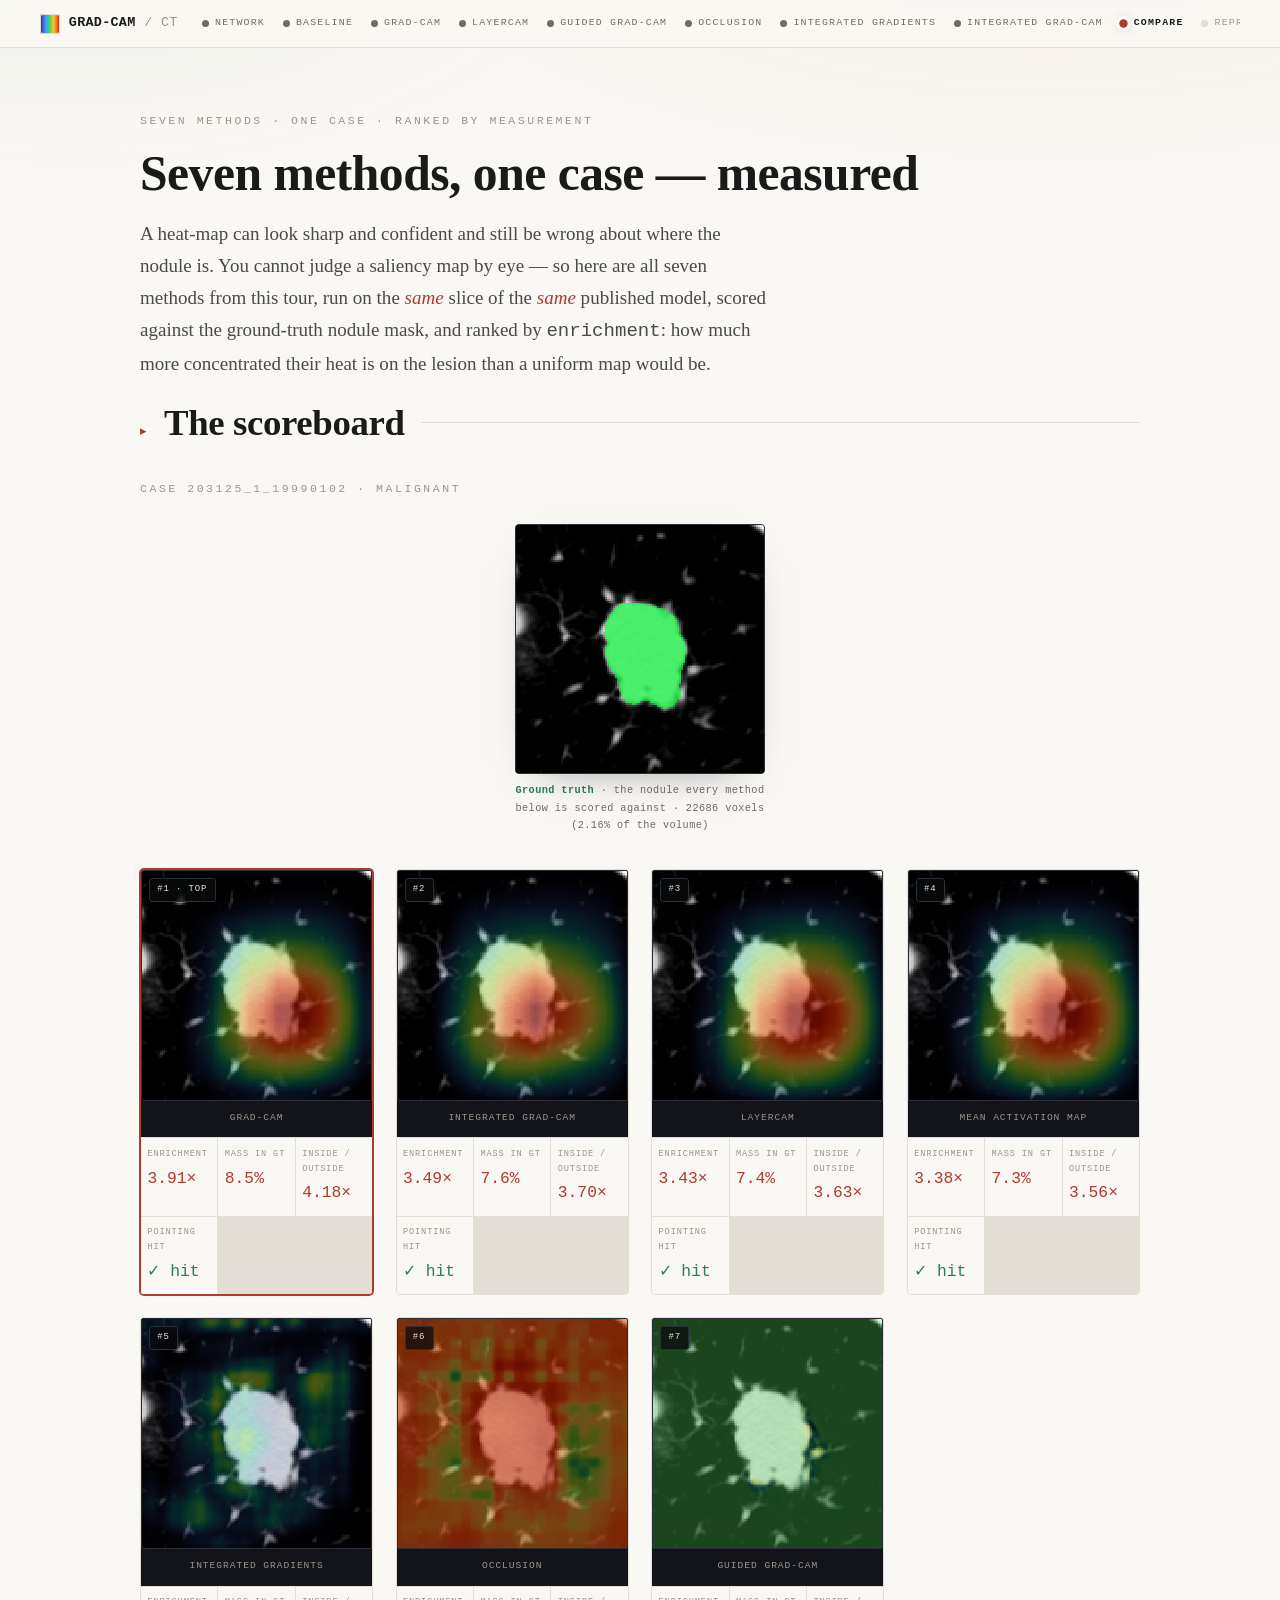
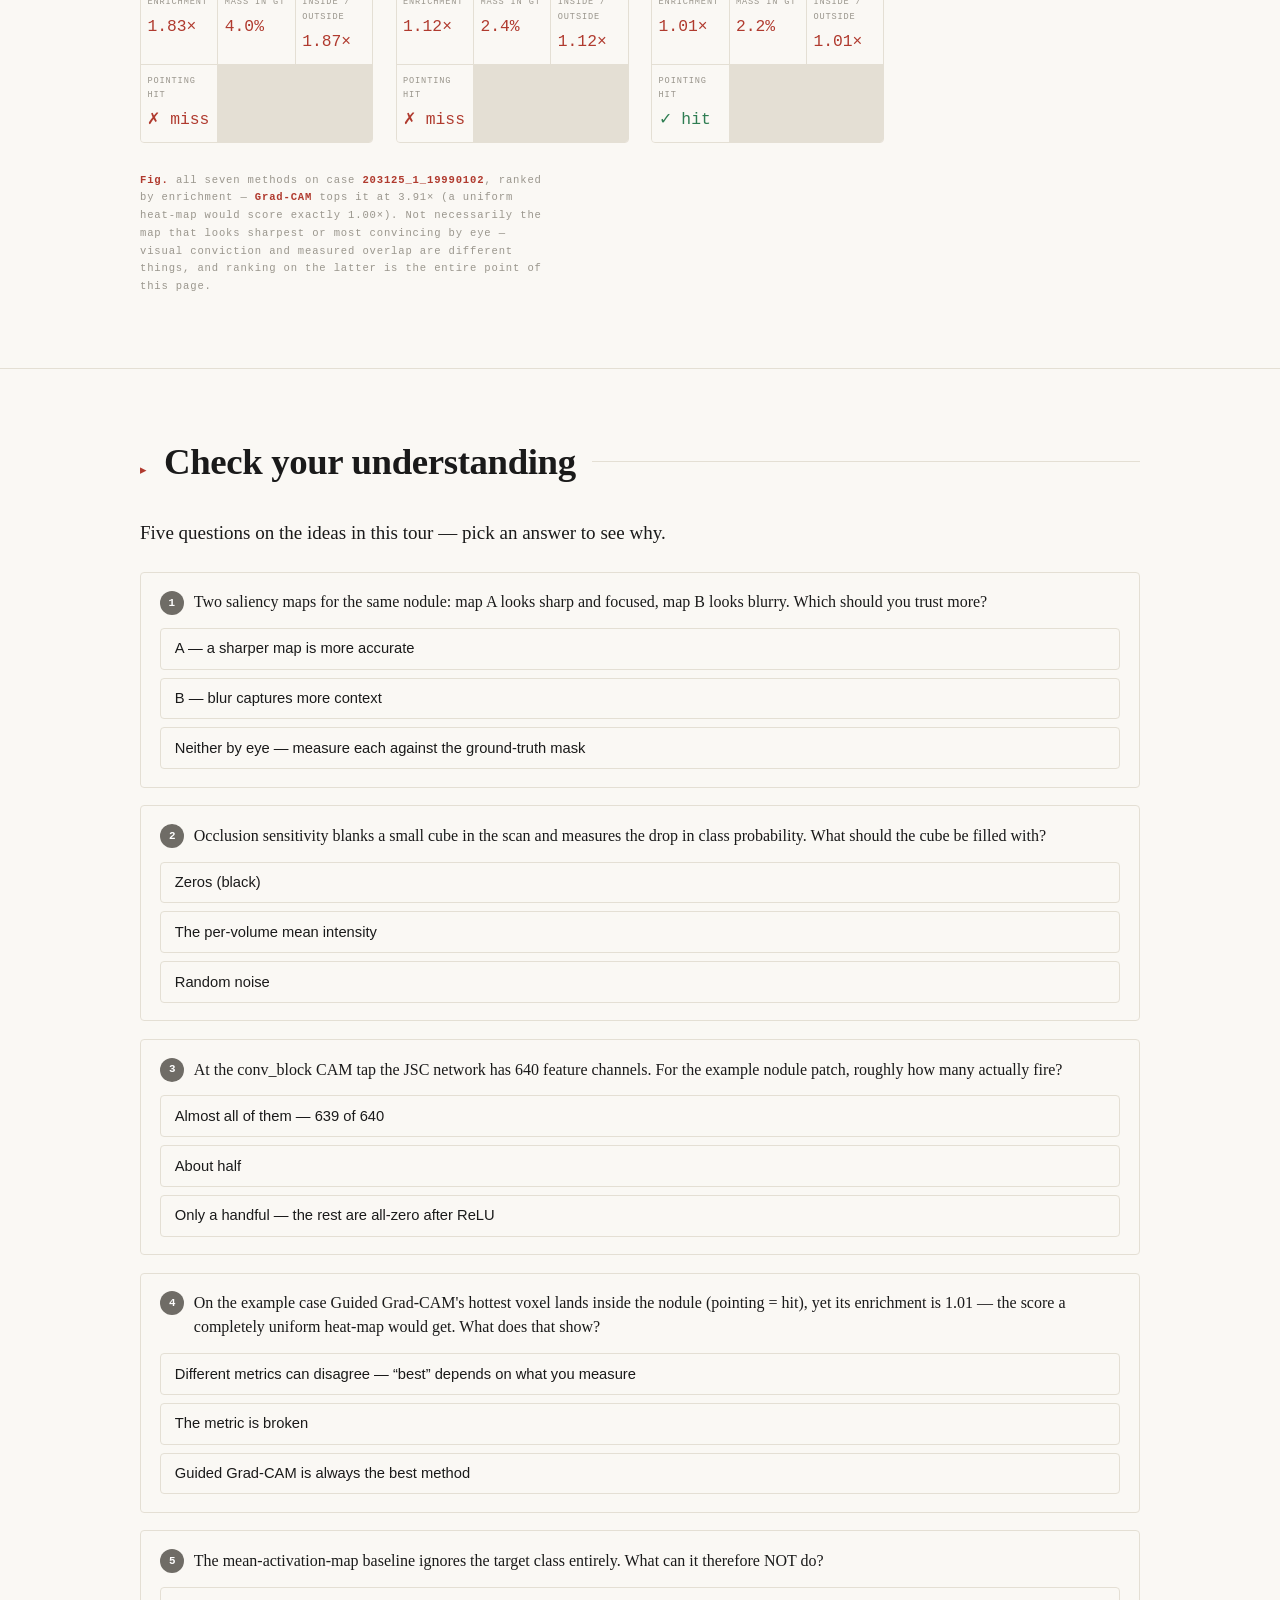
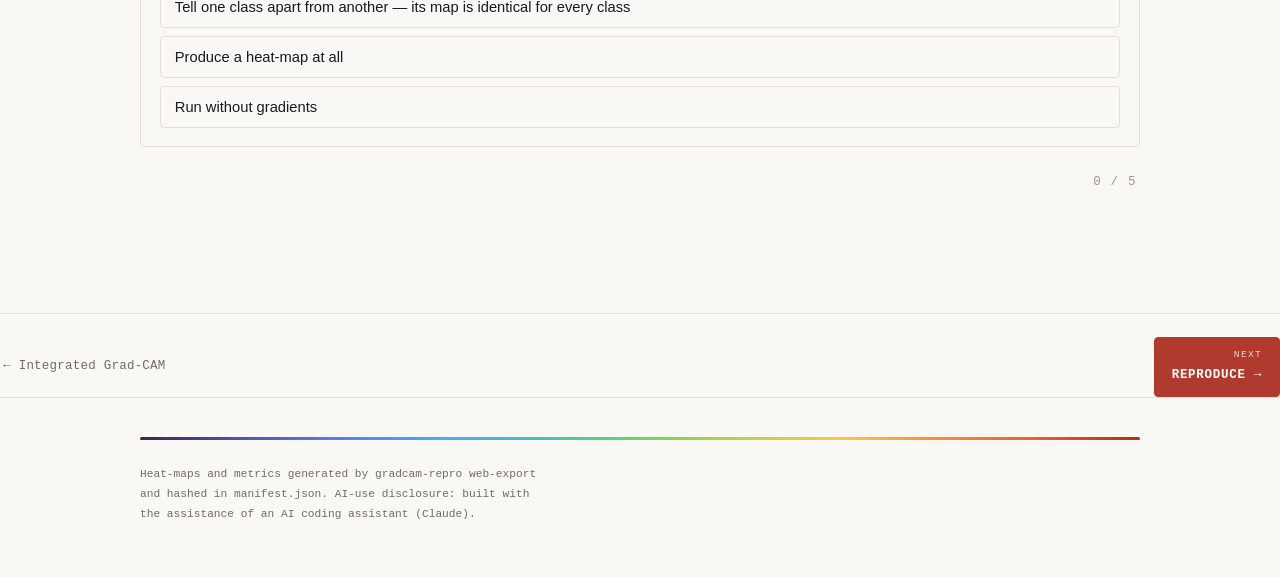
==== web/compare.html @ e720f09b "feat: swap the attribution backend to the published JSC / LUNA25 model Replaces the toy RealCtCNN on" ====
<!doctype html>
<html lang="en">
<head>
  <meta charset="utf-8" />
  <meta name="viewport" content="width=device-width, initial-scale=1" />
  <title>Compare — Grad-CAM on CT</title>
  <meta name="description" content="All seven attribution methods run on one LUNA25 screening-CT case, scored against the ground-truth nodule mask and ranked by measured enrichment — because a saliency map cannot be judged by eye." />
  <link rel="stylesheet" href="styles.css?v=13" />
  <style>
    /* Page-specific layout only — every color/component reused from styles.css
       (.scan, .cmp, .viewer, .scorecard, .metric, .badge). Not worth promoting
       to the shared stylesheet for one page. */
    .cmp-grid { display: grid; grid-template-columns: repeat(auto-fit, minmax(210px, 1fr)); gap: 1.4rem; margin-top: 1.8rem; }
    .cmp-cell { border: 1px solid var(--line); border-radius: var(--radius); overflow: hidden; background: var(--bg); transition: border-color .15s; }
    .cmp-cell:hover { border-color: var(--ink-dim); }
    .cmp-cell.top-rank { border-color: var(--accent); box-shadow: 0 0 0 1px var(--accent); }
    .cmp-cell .scan { position: relative; padding: 0; }
    .cmp-cell .scan figcaption { margin-top: 0; padding: 0.55rem 0.6rem 0.7rem; }
    .cmp-cell .scorecard { border: none; border-top: 1px solid var(--line); border-radius: 0; }
    .cmp-cell .metric { padding: 0.55rem 0.4rem; }
    .cmp-cell .metric .mk { font-size: 0.54rem; }
    .cmp-cell .metric .mv { font-size: 1.02rem; margin-top: 0.2rem; }
    .gt-fig { max-width: 250px; margin: 0 auto 2.2rem; }
  </style>
</head>
<body>
  <nav class="chain-top">
    <a class="brand" href="index.html"><span class="mark" aria-hidden="true"></span><b>GRAD-CAM</b><span>/ CT</span></a>
    <div class="chain-rail" data-chain-rail></div>
  </nav>

  <div class="page-head">
    <div class="container">
      <p class="label kicker">Seven methods · one case · ranked by measurement</p>
      <h1>Seven methods, one case — measured</h1>
      <p class="intuition">A heat-map can look sharp and confident and still be wrong about where the nodule is. You cannot judge a saliency map by eye — so here are all seven methods from this tour, run on the <em>same</em> slice of the <em>same</em> published model, scored against the ground-truth nodule mask, and ranked by <span class="mono">enrichment</span>: how much more concentrated their heat is on the lesion than a uniform map would be.</p>
    </div>
  </div>

  <section style="border-top:none; padding-top:0">
    <div class="container">
      <div class="sec-head reveal"><span class="num">▸</span><h2>The scoreboard</h2><span class="rule"></span></div>

      <p class="label" id="case-lab" style="margin-bottom:1.6rem">&nbsp;</p>

      <figure class="cmp gt-fig">
        <div class="viewer gt"><img id="gt-img" alt="Ground-truth nodule region shaded green on the CT slice" /></div>
        <figcaption id="gt-cap">&nbsp;</figcaption>
      </figure>

      <div class="cmp-grid" id="grid" role="list" aria-label="Seven attribution methods, ranked by enrichment of heat on the nodule mask"></div>

      <p class="figcap" id="rank-cap" style="max-width:64ch; margin-top:1.8rem">&nbsp;</p>
    </div>
  </section>

  <section>
    <div class="container">
      <div class="sec-head reveal"><span class="num">▸</span><h2>Check your understanding</h2><span class="rule"></span></div>
      <p class="intuition reveal" style="max-width:60ch; margin-bottom:0.2rem">Five questions on the ideas in this tour — pick an answer to see why.</p>
      <div class="quiz reveal" id="quiz"></div>
    </div>
  </section>

  <div class="chain-foot" data-chain-foot></div>

  <footer>
    <div class="container">
      <hr class="heatrule" style="margin-bottom:1.6rem" />
      <p class="disclosure">Heat-maps and metrics generated by <span class="mono">gradcam-repro web-export</span> and hashed in <span class="mono">manifest.json</span>. AI-use disclosure: built with the assistance of an AI coding assistant (Claude).</p>
    </div>
  </footer>

  <script type="module">
    import { loadJSON, METHOD_LABELS, METRIC_LABELS, fmtMetric } from "./js/data.js?v=2";

    const ROOT = "public/data";
    const shortLabel = (id) => id.replace(/^\d+_/, "").replace(/_(pos|neg)\d*$/, "");

    (async function init() {
      const manifest = await loadJSON(`${ROOT}/manifest.json`);
      const id = manifest.examples[0];
      const meta = await loadJSON(`${ROOT}/examples/${id}/meta.json`);
      const truth = meta.true_label === 1 ? "malignant" : "benign";

      document.getElementById("case-lab").textContent = `Case ${shortLabel(id)} · ${truth}`;
      document.getElementById("gt-img").src = `${ROOT}/examples/${id}/mask_slice.png`;
      document.getElementById("gt-cap").innerHTML =
        `<b class="gt-t">Ground truth</b> · the nodule every method below is scored against`
        + ` · ${meta.gt_voxels} voxels (${(meta.gt_volume_fraction * 100).toFixed(2)}% of the volume)`;

      // Rank by enrichment, not raw mass. Real nodules occupy a fraction of a
      // percent of the volume, so raw mass collapses toward zero and is not
      // comparable between a small nodule and a large one; enrichment divides
      // it out (uniform heat-map = exactly 1.0).
      const ranked = meta.methods
        .map((method) => ({ method, m: meta.metrics[method] }))
        .sort((a, b) => b.m.enrichment - a.m.enrichment);

      document.getElementById("grid").innerHTML = ranked.map(({ method, m }, i) => {
        const rank = i + 1;
        const label = METHOD_LABELS[method] || method;
        const metricsHtml = Object.keys(METRIC_LABELS).map((k) => {
          const cls = k === "pointing_acc" ? (m[k] >= 0.5 ? "gt" : "no") : "";
          return `<div class="metric"><div class="mk">${METRIC_LABELS[k]}</div><div class="mv ${cls}">${fmtMetric(k, m[k])}</div></div>`;
        }).join("");
        return `<article class="cmp-cell${rank === 1 ? " top-rank" : ""}" role="listitem">
          <figure class="scan">
            <div class="badge">#${rank}${rank === 1 ? " · top" : ""}</div>
            <img src="${ROOT}/examples/${id}/attributions/${method}.png" alt="${label} heat-map overlaid on the CT slice" />
            <figcaption class="${rank === 1 ? "accent" : ""}">${label}</figcaption>
          </figure>
          <div class="scorecard">${metricsHtml}</div>
        </article>`;
      }).join("");

      const top = ranked[0];
      document.getElementById("rank-cap").innerHTML =
        `<b>Fig.</b> all seven methods on case <b>${shortLabel(id)}</b>, ranked by <span class="mono">enrichment</span> — ` +
        `<b>${METHOD_LABELS[top.method]}</b> tops it at ${fmtMetric("enrichment", top.m.enrichment)} ` +
        `(a uniform heat-map would score exactly 1.00×). ` +
        `Not necessarily the map that looks sharpest or most convincing by eye — visual conviction and measured overlap are different things, and ranking on the latter is the entire point of this page.`;
    })().catch((e) => {
      document.getElementById("grid").innerHTML =
        `<span style="color:var(--danger); font-family:var(--mono); font-size:0.8rem">could not load data bundle — serve over http and run web-export</span>`;
      console.error(e);
    });
  </script>
  <script src="js/reveal.js"></script>
  <script>
    // Comprehension quiz — self-contained; answers verified against src/attribution.py + the exported metrics.
    const QUIZ = [
      { q: "Two saliency maps for the same nodule: map A looks sharp and focused, map B looks blurry. Which should you trust more?",
        options: ["A — a sharper map is more accurate", "B — blur captures more context", "Neither by eye — measure each against the ground-truth mask"],
        answer: 2,
        explain: "The core lesson of this tour: visual conviction is not correctness. Only measuring overlap with the nodule mask tells you which map actually localises the lesion." },
      { q: "Occlusion sensitivity blanks a small cube in the scan and measures the drop in class probability. What should the cube be filled with?",
        options: ["Zeros (black)", "The per-volume mean intensity", "Random noise"],
        answer: 1,
        explain: "Filling with zero injects a fake high-contrast edge the network reacts to — an artifact, not evidence. The per-volume mean keeps the perturbation neutral." },
      { q: "At the conv_block CAM tap the JSC network has 640 feature channels. For the example nodule patch, roughly how many actually fire?",
        options: ["Almost all of them — 639 of 640", "About half", "Only a handful — the rest are all-zero after ReLU"],
        answer: 0,
        explain: "639 of 640 channels carry some signal, even though 71% of individual voxels are exactly zero after the ReLU. A real trained backbone spreads its representation across nearly every channel — which is exactly why plain mean-activation (notGradCAM) is a weak localiser here: averaging 640 busy channels blurs the class-specific signal away." },
      { q: "On the example case Guided Grad-CAM's hottest voxel lands inside the nodule (pointing = hit), yet its enrichment is 1.01 — the score a completely uniform heat-map would get. What does that show?",
        options: ["Different metrics can disagree — “best” depends on what you measure", "The metric is broken", "Guided Grad-CAM is always the best method"],
        answer: 0,
        explain: "Pointing accuracy asks only where the single peak lands; enrichment asks how concentrated the whole map is. A map can nail the peak and still spread its mass everywhere else. That is exactly why the tour reports several metrics instead of trusting a single number." },
      { q: "The mean-activation-map baseline ignores the target class entirely. What can it therefore NOT do?",
        options: ["Tell one class apart from another — its map is identical for every class", "Produce a heat-map at all", "Run without gradients"],
        answer: 0,
        explain: "No class signal in, so the map is class-agnostic: it shows where the network is active, not where for THIS class. Adding the class gradient is what makes Grad-CAM class-discriminative." },
    ];
    (function () {
      const mount = document.getElementById("quiz");
      if (!mount) return;
      let score = 0, answered = 0;
      const scoreEl = document.createElement("div");
      scoreEl.className = "quiz-score";
      scoreEl.textContent = `0 / ${QUIZ.length}`;
      QUIZ.forEach((item, qi) => {
        const card = document.createElement("div");
        card.className = "quiz-q";
        const stem = document.createElement("p");
        stem.className = "quiz-stem";
        stem.innerHTML = `<span class="quiz-n">${qi + 1}</span><span>${item.q}</span>`;
        card.appendChild(stem);
        const opts = document.createElement("div");
        opts.className = "quiz-opts";
        item.options.forEach((opt, oi) => {
          const b = document.createElement("button");
          b.type = "button";
          b.className = "quiz-opt";
          b.textContent = opt;
          b.addEventListener("click", () => {
            if (card.classList.contains("done")) return;
            card.classList.add("done");
            answered++;
            const right = oi === item.answer;
            if (right) score++;
            b.classList.add(right ? "correct" : "wrong");
            if (!right) opts.children[item.answer].classList.add("correct");
            const ex = document.createElement("p");
            ex.className = "quiz-explain";
            ex.innerHTML = `<b>${right ? "Correct." : "Not quite."}</b> ${item.explain}`;
            card.appendChild(ex);
            scoreEl.textContent = `${score} / ${QUIZ.length}`;
            if (answered === QUIZ.length) scoreEl.classList.add("complete");
          });
          opts.appendChild(b);
        });
        card.appendChild(opts);
        mount.appendChild(card);
      });
      mount.appendChild(scoreEl);
    })();
  </script>
  <script type="module">
    import { mountChainNav } from "./js/chain.js?v=1";
    mountChainNav("compare.html", "");
  </script>
</body>
</html>
---- web/styles.css ----
/* ============================================================
   Grad-CAM on CT — "Interactive Explainer" design system
   (Distill / seeing-theory / Ciechanowski lineage)
   Plain CSS, no framework, no build. Light editorial paper,
   dark "artifact" cards for scans/code so they pop.
   ============================================================ */

:root {
  --bg:        #faf8f4;   /* warm paper */
  --bg-tint:   #f3efe7;   /* faint panel */
  --card:      #12141a;   /* dark artifact card (scans, code) */
  --card-2:    #191c24;
  --line:      #e4dfd4;   /* hairlines on paper */
  --line-dk:   #2a2e37;   /* hairlines inside dark cards */
  --ink:       #1a1a1a;
  --ink-2:     #4a4a48;
  --ink-dim:   #6f6c66;
  --ink-faint: #9a968d;
  --paper-ink: #e9e6df;   /* text on dark cards */

  --accent:    #b03a2e;   /* brick red — links, figure numbers */
  --accent-2:  #1c6b5a;   /* deep teal — secondary data */
  --gt:        #2e7d52;   /* ground-truth green on light */
  --gt-bright: #46d38a;   /* on dark cards */
  --danger:    #b03a2e;

  --turbo: linear-gradient(90deg,#30123b,#4145ab,#4675ed,#39a2fc,#28c2b8,
                           #5bd54e,#b5d02c,#f9c631,#fb8022,#ea4e1b,#b11901);

  --serif: Charter, "Bitstream Charter", "Iowan Old Style", "Palatino Linotype",
           Palatino, Georgia, "Times New Roman", serif;
  --mono: ui-monospace, "SF Mono", SFMono-Regular, "JetBrains Mono",
          "Cascadia Code", Menlo, Consolas, monospace;

  --read: 720px;     /* reading column */
  --wide: 1080px;    /* figures / full sections */
  --gutter: clamp(1.1rem, 4vw, 2.5rem);
  --radius: 4px;
}

* , *::before, *::after { box-sizing: border-box; margin: 0; padding: 0; }
html { scroll-behavior: smooth; -webkit-text-size-adjust: 100%; }
body {
  background: var(--bg);
  color: var(--ink);
  font-family: var(--serif);
  font-size: clamp(1.02rem, 0.5vw + 0.95rem, 1.19rem);
  line-height: 1.68;
  -webkit-font-smoothing: antialiased;
  text-rendering: optimizeLegibility;
  overflow-x: hidden;
}
/* faint paper warmth at the top, nothing loud */
body::before {
  content: ""; position: fixed; inset: 0; z-index: -1; pointer-events: none;
  background:
    radial-gradient(1100px 420px at 82% -10%, rgba(176,58,46,0.05), transparent 62%),
    radial-gradient(900px 400px at 6% -6%, rgba(28,107,90,0.045), transparent 58%);
}

/* ---- type ---- */
h1, h2, h3, h4 { font-family: var(--serif); font-weight: 700; line-height: 1.12; letter-spacing: -0.01em; color: var(--ink); }
.mono, .label, nav, .chip, .btn, code, kbd, .figcap, .metric, .tab, .readout, .pager, .verdict { font-family: var(--mono); }
a { color: inherit; text-decoration: none; }

.label { font-size: 0.72rem; letter-spacing: 0.22em; text-transform: uppercase; color: var(--ink-faint); font-weight: 500; }
em { font-style: italic; }
.accent { color: var(--accent); } .teal { color: var(--accent-2); } .gt { color: var(--gt); }

.container { max-width: var(--wide); margin-inline: auto; padding-inline: var(--gutter); }
.read { max-width: var(--read); }
.heatrule { height: 3px; border: 0; background: var(--turbo); opacity: 0.92; border-radius: 2px; }

/* ============================================================ NAV */
.nav {
  position: sticky; top: 0; z-index: 50;
  display: flex; align-items: center; justify-content: space-between; gap: 1rem;
  padding: 0.8rem var(--gutter);
  background: color-mix(in srgb, var(--bg) 86%, transparent);
  backdrop-filter: blur(9px); -webkit-backdrop-filter: blur(9px);
  border-bottom: 1px solid var(--line);
}
.brand { display: flex; align-items: center; gap: 0.55rem; font-family: var(--mono); font-size: 0.84rem; letter-spacing: 0.02em; white-space: nowrap; }
.brand .mark { width: 20px; height: 20px; border-radius: 3px; flex: none; background: var(--turbo); box-shadow: 0 0 0 1px var(--line) inset; }
.brand b { font-weight: 700; } .brand span { color: var(--ink-faint); }
.nav-links { display: flex; gap: 0.1rem; flex-wrap: wrap; }
.nav-links a { font-family: var(--mono); font-size: 0.72rem; letter-spacing: 0.12em; text-transform: uppercase; color: var(--ink-dim); padding: 0.4rem 0.55rem; border-radius: var(--radius); transition: color .15s, background .15s; }
.nav-links a:hover { color: var(--ink); background: var(--bg-tint); }
.nav-links a[aria-current="page"] { color: var(--accent); }

/* ============================================================ HERO */
.hero { padding: clamp(3rem, 9vh, 6.5rem) 0 clamp(2.5rem, 6vh, 4rem); }
.hero .eyeline { margin-bottom: 1.3rem; }
.hero h1 { font-size: clamp(2.2rem, 6vw, 4.4rem); max-width: 15ch; margin-bottom: 1.4rem; letter-spacing: -0.02em; }
.hero h1 em { color: var(--accent); }
.lede { max-width: 60ch; color: var(--ink-2); font-size: clamp(1.08rem, 0.6vw + 0.98rem, 1.34rem); line-height: 1.56; }
.hero-grid { display: grid; grid-template-columns: 1.05fr 0.95fr; gap: clamp(1.5rem, 4vw, 3.5rem); align-items: center; }
@media (max-width: 860px) { .hero-grid { grid-template-columns: 1fr; } }

.cta-row { display: flex; flex-wrap: wrap; gap: 0.8rem; margin-top: 2rem; }
.btn { display: inline-flex; align-items: center; gap: 0.5rem; font-size: 0.78rem; letter-spacing: 0.08em; text-transform: uppercase; padding: 0.72rem 1.1rem; border-radius: var(--radius); border: 1px solid var(--ink); color: var(--ink); transition: transform .15s, background .15s, color .15s, border-color .15s; }
.btn:hover { transform: translateY(-2px); background: var(--ink); color: var(--bg); }
.btn.primary { background: var(--accent); color: #fff; border-color: var(--accent); font-weight: 600; }
.btn.primary:hover { filter: brightness(1.06); background: var(--accent); color:#fff; }
.btn .arrow { transition: transform .15s; } .btn:hover .arrow { transform: translateX(3px); }

/* reading panel = a figure of dark scan tiles on paper */
.panel { background: var(--card); border: 1px solid var(--line-dk); border-radius: var(--radius); box-shadow: 0 20px 44px -26px rgba(20,20,30,0.55); overflow: hidden; }
.panel .panel-bar { display: flex; align-items: center; justify-content: space-between; padding: 0.55rem 0.8rem; border-bottom: 1px solid var(--line-dk); font-family: var(--mono); font-size: 0.64rem; letter-spacing: 0.16em; text-transform: uppercase; color: var(--ink-faint); background: var(--card-2); }
.panel .panel-bar .dot { width: 7px; height: 7px; border-radius: 50%; background: var(--accent); box-shadow: 0 0 7px var(--accent); }
.scan-row { display: grid; grid-template-columns: repeat(3, 1fr); gap: 1px; background: var(--line-dk); }
.scan { background: var(--card); padding: 0.75rem; text-align: center; }
.scan figcaption { margin-top: 0.5rem; font-family: var(--mono); font-size: 0.6rem; letter-spacing: 0.1em; text-transform: uppercase; color: var(--ink-faint); }
.scan img { width: 100%; aspect-ratio: 1; object-fit: cover; display: block; image-rendering: pixelated; border: 1px solid var(--line-dk); border-radius: 2px; background: #000; }

/* ============================================================ SECTIONS */
section { padding: clamp(3rem, 8vh, 5.5rem) 0; border-top: 1px solid var(--line); }
.sec-head { display: flex; align-items: baseline; gap: 1rem; margin-bottom: 2.2rem; }
.sec-head .num { font-family: var(--mono); color: var(--accent); font-size: 0.8rem; letter-spacing: 0.08em; }
.sec-head h2 { font-size: clamp(1.5rem, 3vw, 2.3rem); }
.sec-head .rule { flex: 1; height: 1px; background: var(--line); align-self: center; }

/* explore cards */
.cards { display: grid; grid-template-columns: repeat(4, 1fr); gap: 1px; background: var(--line); border: 1px solid var(--line); border-radius: var(--radius); overflow: hidden; }
@media (max-width: 900px) { .cards { grid-template-columns: repeat(2, 1fr); } }
@media (max-width: 520px) { .cards { grid-template-columns: 1fr; } }
.card { background: var(--bg); padding: 1.6rem 1.4rem 1.5rem; position: relative; display: flex; flex-direction: column; gap: 0.7rem; min-height: 200px; transition: background .2s; }
.card:hover { background: var(--bg-tint); }
.card .idx { font-family: var(--mono); font-size: 0.7rem; color: var(--ink-faint); letter-spacing: 0.1em; }
.card h3 { font-size: 1.12rem; }
.card p { font-size: 0.98rem; color: var(--ink-2); line-height: 1.5; flex: 1; }
.card .go { font-family: var(--mono); font-size: 0.72rem; letter-spacing: 0.08em; text-transform: uppercase; color: var(--accent); }
.card::after { content: ""; position: absolute; left: 0; top: 0; width: 100%; height: 3px; background: var(--turbo); transform: scaleX(0); transform-origin: left; transition: transform .28s ease; }
.card:hover::after { transform: scaleX(1); }

.methods-strip { display: flex; flex-wrap: wrap; gap: 0.55rem; }
.chip { display: inline-flex; align-items: center; gap: 0.5rem; font-size: 0.76rem; letter-spacing: 0.04em; padding: 0.55rem 0.85rem; border: 1px solid var(--line); border-radius: 100px; color: var(--ink-dim); background: var(--bg); transition: color .15s, border-color .15s, transform .15s; }
.chip:hover { color: var(--ink); border-color: var(--accent); transform: translateY(-2px); }
.chip .bullet { width: 6px; height: 6px; border-radius: 50%; background: var(--accent); }
.chip.soon { opacity: 0.55; } .chip.soon .bullet { background: var(--ink-faint); }

.buildnote { display: grid; grid-template-columns: repeat(3, 1fr); gap: 1.6rem; }
@media (max-width: 760px) { .buildnote { grid-template-columns: 1fr; } }
.buildnote .item { border-left: 2px solid var(--accent); padding-left: 1rem; }
.buildnote .item b { font-family: var(--mono); font-size: 0.76rem; letter-spacing: 0.06em; text-transform: uppercase; color: var(--ink); display: block; margin-bottom: 0.35rem; }
.buildnote .item p { color: var(--ink-2); font-size: 0.96rem; }

/* ============================================================ FOOTER */
footer { border-top: 1px solid var(--line); padding: 2.4rem 0 3.4rem; color: var(--ink-dim); }
footer .foot-grid { display: flex; flex-wrap: wrap; justify-content: space-between; gap: 1.5rem; align-items: end; }
footer .disclosure { max-width: 62ch; font-family: var(--mono); font-size: 0.7rem; line-height: 1.75; color: var(--ink-dim); }
footer a.link { color: var(--ink-2); border-bottom: 1px solid var(--accent); }
footer a.link:hover { color: var(--accent); }

/* ============================================================ INNER PAGES */
.page-head { padding: clamp(2.4rem,7vh,4.2rem) 0 1.4rem; }
.page-head .kicker { margin-bottom: 1rem; }
.page-head h1 { font-size: clamp(1.9rem,5vw,3.1rem); margin-bottom: 1rem; }
.page-head .intuition { max-width: 66ch; color: var(--ink-2); font-size: clamp(1.04rem,0.5vw+0.96rem,1.24rem); }
.page-head .intuition em { color: var(--accent); }

.bench { display: grid; grid-template-columns: minmax(280px, 380px) 1fr; gap: clamp(1.5rem,3vw,2.8rem); align-items: start; }
@media (max-width: 820px){ .bench { grid-template-columns: 1fr; } }

.tabs { display: flex; gap: 0.4rem; flex-wrap: wrap; margin-bottom: 1rem; }
.tab { font-size: 0.72rem; letter-spacing: 0.04em; padding: 0.42rem 0.72rem; border: 1px solid var(--line); border-radius: 100px; color: var(--ink-dim); cursor: pointer; background: var(--bg); transition: color .15s, background .15s, border-color .15s; }
.tab:hover { color: var(--ink); border-color: var(--ink-dim); }
.tab[aria-selected="true"] { color: #fff; background: var(--accent); border-color: var(--accent); }
.tab .sign { color: var(--gt); font-weight: 700; } .tab[aria-selected="true"] .sign { color: #fff; }

/* the scan viewer is a dark artifact card */
.viewer { position: relative; width: 100%; aspect-ratio: 1; background: #000; border: 1px solid var(--line-dk); border-radius: var(--radius); overflow: hidden; touch-action: none; cursor: crosshair; box-shadow: 0 16px 40px -26px rgba(20,20,30,0.5); }
.viewer canvas { position: absolute; inset: 0; width: 100%; height: 100%; image-rendering: pixelated; }
.viewer .crosshair { position: absolute; outline: 1px solid #fff; box-shadow: 0 0 0 1px #000, 0 0 0 3px rgba(255,255,255,.25); pointer-events: none; opacity: 0; transition: opacity .1s; }
.viewer.hot .crosshair { opacity: 1; }
.badge { position: absolute; top: 8px; left: 8px; z-index: 3; font-family: var(--mono); font-size: 0.56rem; letter-spacing: 0.1em; text-transform: uppercase; background: rgba(10,11,13,0.74); color: var(--paper-ink); border: 1px solid var(--line-dk); padding: 0.2rem 0.45rem; border-radius: 3px; pointer-events: none; }
.legend { display:flex; align-items:center; gap:0.7rem; margin-top:0.7rem; font-family:var(--mono); font-size:0.6rem; letter-spacing:0.1em; text-transform:uppercase; color:var(--ink-faint); }
.legend .bar { height:8px; flex:1; border-radius:2px; background: var(--turbo); }
.readout { margin-top: 0.7rem; font-size: 0.74rem; letter-spacing: 0.02em; color: var(--ink-dim); display: flex; flex-wrap: wrap; gap: 0.2rem 1.1rem; min-height: 1.4em; }
.readout b { color: var(--ink); font-weight: 600; } .readout .k { color: var(--ink-faint); }
.figcap { font-family: var(--mono); font-size: 0.66rem; letter-spacing: 0.08em; color: var(--ink-faint); margin-top: 0.6rem; }
.figcap b { color: var(--accent); }

.verdict { font-size: 0.82rem; letter-spacing: 0.02em; margin-bottom: 1.1rem; color: var(--ink-dim); }
.verdict b { color: var(--ink); } .verdict .ok { color: var(--gt); } .verdict .no { color: var(--danger); }
.scorecard { display: grid; grid-template-columns: repeat(3, 1fr); gap: 1px; background: var(--line); border: 1px solid var(--line); border-radius: var(--radius); overflow: hidden; }
@media (max-width: 480px){ .scorecard { grid-template-columns: 1fr; } }
.metric { background: var(--bg); padding: 1.05rem 1rem; }
.metric .mk { font-size: 0.6rem; letter-spacing: 0.1em; text-transform: uppercase; color: var(--ink-faint); }
.metric .mv { font-size: 1.6rem; color: var(--accent); margin-top: 0.3rem; }
.metric .mv.gt { color: var(--gt); } .metric .mv.no { color: var(--danger); }
.metric .mh { font-family: var(--serif); font-size: 0.82rem; color: var(--ink-dim); margin-top: 0.3rem; }

/* prose + sidenotes (Distill signature) */
.prose { max-width: var(--read); }
.prose p { margin-bottom: 1.05rem; color: var(--ink); }
.prose p a, .prose li a { color: var(--accent); border-bottom: 1px solid color-mix(in srgb, var(--accent) 40%, transparent); }
.prose h3 { font-size: 1.28rem; margin: 2.2rem 0 0.7rem; }
.prose .sidenote { float: right; clear: right; width: 15rem; margin: 0.2rem -17rem 1rem 0; font-family: var(--mono); font-size: 0.72rem; line-height: 1.55; color: var(--ink-dim); border-top: 1px solid var(--line); padding-top: 0.5rem; }
@media (max-width: 1180px){ .prose .sidenote { float: none; width: auto; margin: 0.6rem 0 1.1rem; padding-left: 0.9rem; border-top: 0; border-left: 2px solid var(--line); } }

.mathblock { font-family: var(--mono); font-size: 0.88rem; line-height: 2; color: var(--accent-2); background: var(--bg-tint); border: 1px solid var(--line); border-left: 2px solid var(--accent-2); border-radius: var(--radius); padding: 0.9rem 1.2rem; margin: 1.2rem 0; overflow-x: auto; }
.codeblock { background: var(--card); border: 1px solid var(--line-dk); border-radius: var(--radius); overflow: hidden; margin: 1.3rem 0; box-shadow: 0 14px 34px -26px rgba(20,20,30,0.5); }
.codeblock .cap { font-family: var(--mono); font-size: 0.62rem; letter-spacing: 0.12em; text-transform: uppercase; color: var(--ink-faint); padding: 0.5rem 0.9rem; border-bottom: 1px solid var(--line-dk); background: var(--card-2); display:flex; justify-content:space-between; gap:1rem; }
.codeblock pre { margin: 0; padding: 1rem 1.1rem; overflow-x: auto; font-family: var(--mono); font-size: 0.79rem; line-height: 1.7; color: #cfd6df; }
.gotchas { list-style: none; counter-reset: g; display: grid; gap: 0.85rem; margin-top: 1rem; }
.gotchas li { counter-increment: g; position: relative; padding-left: 2.6rem; color: var(--ink-2); font-size: 0.99rem; }
.gotchas li::before { content: counter(g,decimal-leading-zero); position: absolute; left: 0; top: 0.15em; font-family: var(--mono); font-size: 0.7rem; color: var(--accent); border: 1px solid var(--accent); border-radius: 3px; padding: 0.1rem 0.32rem; }
.gotchas b { color: var(--ink); font-family: var(--mono); font-size: 0.86rem; }

.pager { display: flex; justify-content: space-between; gap: 1rem; margin-top: 3rem; padding-top: 1.4rem; border-top: 1px solid var(--line); font-size: 0.82rem; }
.pager a { color: var(--ink-dim); } .pager a:hover { color: var(--accent); }
.pager .nxt { text-align: right; }
.pager .k { display:block; font-size:0.6rem; letter-spacing:0.1em; text-transform:uppercase; color: var(--ink-faint); margin-bottom: 0.25rem; }

/* ============================================================ MOTION */
@keyframes rise { from { opacity: 0; transform: translateY(14px); } to { opacity: 1; transform: none; } }
.reveal { opacity: 0; } .reveal.in { animation: rise 0.66s cubic-bezier(0.2,0.7,0.2,1) forwards; }
.hero .stagger > * { opacity: 0; animation: rise 0.78s cubic-bezier(0.2,0.7,0.2,1) forwards; }
.hero .stagger > *:nth-child(1){ animation-delay: .05s } .hero .stagger > *:nth-child(2){ animation-delay: .15s }
.hero .stagger > *:nth-child(3){ animation-delay: .26s } .hero .stagger > *:nth-child(4){ animation-delay: .37s }
.hero .panel { opacity: 0; animation: rise 0.9s .3s cubic-bezier(0.2,0.7,0.2,1) forwards; }
@media (prefers-reduced-motion: reduce) {
  *, *::before, *::after { animation: none !important; transition: none !important; }
  .reveal, .hero .stagger > *, .hero .panel { opacity: 1 !important; }
  html { scroll-behavior: auto; }
}

/* ============================================================ 3D FORWARD-PASS SCENE
   CSS-only 3D (preserve-3d) — no library. Powers the scroll-driven pipeline
   and the fan-out feature deck on the Network page. Progressive enhancement:
   without JS the first scene shows as a static isometric figure; under
   prefers-reduced-motion the scroll choreography is disabled by JS. */
@property --ry { syntax: "<angle>"; inherits: true; initial-value: -24deg; }
@property --rx { syntax: "<angle>"; inherits: true; initial-value: 13deg; }
@property --gap { syntax: "<length>"; inherits: true; initial-value: 8px; }

.stage3d {
  position: relative;
  height: clamp(320px, 50vh, 500px);
  perspective: 1100px;
  perspective-origin: 50% 40%;
  background: radial-gradient(125% 95% at 50% -8%, #1b1f2a 0%, var(--card) 62%);
  border: 1px solid var(--line-dk);
  border-radius: var(--radius);
  box-shadow: 0 18px 46px -28px rgba(15,16,22,0.6);
  overflow: hidden;
  cursor: grab;
  touch-action: pan-y;
  user-select: none; -webkit-user-select: none;
}
.stage3d.grabbing { cursor: grabbing; }
/* faint floor grid for depth reference */
.stage3d::after {
  content: ""; position: absolute; inset: 0; pointer-events: none; z-index: 0;
  background:
    linear-gradient(90deg, rgba(255,255,255,0.028) 1px, transparent 1px) 0 0/40px 40px,
    linear-gradient(0deg,  rgba(255,255,255,0.028) 1px, transparent 1px) 0 0/40px 40px;
  mask: linear-gradient(180deg, transparent 42%, #000 100%);
  -webkit-mask: linear-gradient(180deg, transparent 42%, #000 100%);
}

.deck3d {
  position: absolute; inset: 0; z-index: 1;
  transform-style: preserve-3d;
  transform: rotateX(var(--rx)) rotateY(var(--ry));
}

.beat-scene {
  position: absolute; inset: 0;
  transform-style: preserve-3d;
  opacity: 0; transform: translateX(64px);
  transition: opacity .5s ease, transform .6s cubic-bezier(.2,.7,.2,1);
  pointer-events: none;
}
.beat-scene:first-child { opacity: 1; transform: none; }   /* no-JS fallback */
.beat-scene.on   { opacity: 1; transform: none; }
.beat-scene.prev { opacity: 0; transform: translateX(-64px); }

.plane {
  position: absolute; left: 50%; top: 44%;
  width: 42%; aspect-ratio: 1;
  transform-style: preserve-3d;
  transform: translate(-50%,-50%) translateZ(calc((var(--mid, 0) - var(--i)) * var(--gap)));
  transition: transform .6s cubic-bezier(.2,.7,.2,1);
  border: 1px solid var(--line-dk); border-radius: 3px; background: #000;
  box-shadow: 0 2px 12px -4px rgba(0,0,0,0.85);
  backface-visibility: hidden;
}
.plane canvas, .plane img {
  position: absolute; inset: 0; display: block; width: 100%; height: 100%;
  image-rendering: pixelated; border-radius: 2px;
}
.plane .pl-lab {
  position: absolute; left: 0; bottom: -1.15rem; width: 100%;
  font-family: var(--mono); font-size: 0.5rem; letter-spacing: 0.04em;
  color: var(--ink-faint); text-align: center; white-space: nowrap;
}
.beat-scene.tap .plane {
  border-color: var(--accent);
  box-shadow: 0 0 16px -1px rgba(176,58,46,0.72), 0 2px 12px -4px rgba(0,0,0,0.85);
}

/* channel-averaged bars + logit chip (GAP scene) */
.bars3d {
  position: absolute; left: 50%; top: 50%; transform: translate(-50%,-52%);
  display: flex; align-items: flex-end; gap: 6px; height: 42%;
}
.bars3d .bar { width: 15px; background: linear-gradient(180deg, var(--accent), #6f1c14); border-radius: 2px 2px 0 0; min-height: 3px; }
.logit-chip {
  position: absolute; left: 50%; bottom: 15%; transform: translateX(-50%);
  font-family: var(--mono); font-size: 0.58rem; letter-spacing: 0.08em; text-transform: uppercase;
  color: var(--paper-ink); border: 1px solid var(--line-dk); background: var(--card-2);
  padding: 0.32rem 0.6rem; border-radius: 3px; white-space: nowrap;
}
.logit-chip .g { color: var(--accent); }

/* the "CAM TAP" flag — stays facing the viewer (outside the rotating deck) */
.tap-flag {
  position: absolute; left: 50%; top: 8%; transform: translateX(-50%); z-index: 3;
  font-family: var(--mono); font-size: 0.56rem; letter-spacing: 0.14em; text-transform: uppercase;
  background: var(--accent); color: #fff; padding: 0.2rem 0.5rem; border-radius: 3px;
  box-shadow: 0 0 14px -2px rgba(176,58,46,0.85);
}
.tap-flag[hidden] { display: none; }

/* ---- scroll-driven pipeline plumbing ---- */
.pipe { position: relative; }
.pipe-sticky { position: static; }
.pipe-hud { margin-top: 1.1rem; }
.pipe-rail { display: flex; align-items: flex-start; }
.pipe-rail .step { flex: 1; display: flex; flex-direction: column; align-items: center; gap: 0.45rem; position: relative; background: none; border: 0; padding: 0.25rem 0; font: inherit; color: inherit; cursor: pointer; }
.pipe-rail .step::before { content: ""; position: absolute; top: 5px; left: -50%; width: 100%; height: 2px; background: var(--line); z-index: 0; transition: background .3s; }
.pipe-rail .step:first-child::before { display: none; }
.pipe-rail .step.done::before { background: var(--accent); }
.pipe-rail .dot { width: 11px; height: 11px; border-radius: 50%; background: var(--line); box-shadow: 0 0 0 3px var(--bg); z-index: 1; transition: background .3s, box-shadow .3s, transform .3s; }
.pipe-rail .step.done .dot { background: var(--accent); }
.pipe-rail .step.active .dot { background: var(--accent); transform: scale(1.35); box-shadow: 0 0 0 3px var(--bg), 0 0 10px -1px var(--accent); }
.pipe-rail .st-lab { font-family: var(--mono); font-size: 0.56rem; letter-spacing: 0.05em; text-transform: uppercase; color: var(--ink-faint); text-align: center; line-height: 1.3; }
.pipe-rail .step.active .st-lab { color: var(--accent); }
.pipe-cap { font-family: var(--mono); font-size: 0.82rem; line-height: 1.6; color: var(--ink-dim); margin-top: 1.1rem; min-height: 3em; max-width: 62ch; }
.pipe-cap b { color: var(--ink); }
.pipe-rail .step:hover .st-lab { color: var(--ink); }
.pipe-rail .step:hover .dot { background: var(--ink-faint); }
.pipe-controls { display: flex; gap: 0.5rem; margin-top: 1rem; }
.pipe-btn { font-family: var(--mono); font-size: 0.68rem; letter-spacing: 0.08em; text-transform: uppercase; padding: 0.45rem 0.9rem; border: 1px solid var(--line); border-radius: var(--radius); background: var(--bg); color: var(--ink-dim); cursor: pointer; transition: color .15s, border-color .15s, background .15s; }
.pipe-btn:hover { border-color: var(--accent); color: var(--ink); }
.pipe-btn:active { transform: translateY(1px); }

/* ---- fan-out feature deck (activations section) ---- */
.deck-solo { height: clamp(300px, 42vh, 420px); }
.deck-ctrl { display: flex; align-items: center; gap: 0.7rem; margin-top: 1.6rem; }
.deck-ctrl input[type=range] { flex: 1; accent-color: var(--accent); cursor: ew-resize; }
.deck-ctrl .dc-lab { font-family: var(--mono); font-size: 0.6rem; letter-spacing: 0.1em; text-transform: uppercase; color: var(--ink-faint); }

@media (prefers-reduced-motion: reduce) {
  .pipe-sticky { position: static; }
  .stage3d { cursor: default; }
}
@media (max-width: 720px) {
  .stage3d { perspective: 820px; height: clamp(280px, 44vh, 380px); }
  .plane { width: 48%; }
  .pipe-rail .st-lab { font-size: 0.5rem; }
}

/* ---- 3D architecture block diagram (isometric CNN "loaves") ---- */
.arch3d { height: clamp(300px, 44vh, 440px); perspective: 1500px; perspective-origin: 50% 44%; }
.arch-deck {
  position: absolute; inset: 0; transform-style: preserve-3d;
  transform: rotateX(var(--rx, 15deg)) rotateY(var(--ry, -18deg));
}
.block {
  position: absolute; left: 50%; top: 46%; transform-style: preserve-3d;
  transform: translateX(calc(var(--x) + 210px)); opacity: 0;
  transition: transform .8s cubic-bezier(.2,.75,.2,1), opacity .6s ease;
  transition-delay: var(--d, 0s);
}
.block.in { transform: translateX(var(--x)); opacity: 1; }
.block.clk { cursor: pointer; }
.slab {
  position: absolute; left: 50%; top: 50%; width: var(--fs); height: var(--fs);
  transform: translate(-50%, -50%) translateZ(calc((var(--i) - var(--mid, 0)) * var(--sg, 5px)));
  background: rgba(150,165,190,0.11);
  border: 1px solid rgba(190,200,216,0.34);
  border-radius: 2px; box-shadow: inset 0 0 14px rgba(0,0,0,0.32);
}
.block.clk:hover .slab { border-color: rgba(224,226,236,0.6); background: rgba(150,165,190,0.17); }
.block.tap .slab {
  background: rgba(176,58,46,0.16); border-color: rgba(214,90,70,0.55);
  box-shadow: inset 0 0 14px rgba(0,0,0,0.32), 0 0 12px -3px rgba(176,58,46,0.55);
}
.block.sel .slab { border-color: rgba(232,124,104,0.9); background: rgba(176,58,46,0.24); }
/* flat legend under the 3D diagram — crisp, horizontal, in layer order */
.arch-labels { display: flex; gap: 0.4rem; margin-top: 1.2rem; }
.arch-lab {
  flex: 1; min-width: 0; text-align: center;
  border-top: 2px solid var(--line); padding-top: 0.5rem; transition: border-color .2s, color .2s;
}
.arch-lab b { display: block; font-family: var(--mono); font-size: 0.62rem; color: var(--ink); font-weight: 600; white-space: nowrap; overflow: hidden; text-overflow: ellipsis; }
.arch-lab .sh { display: block; font-family: var(--mono); font-size: 0.6rem; color: var(--accent); margin-top: 0.25rem; }
.arch-lab .pr { display: block; font-family: var(--mono); font-size: 0.54rem; color: var(--ink-faint); margin-top: 0.15rem; }
.arch-lab.tap { border-top-color: var(--accent); }
.arch-lab.tap b::after { content: " · TAP"; color: var(--accent); }
.arch-lab.sel { border-top-color: var(--accent); }
.arch-lab.sel b { color: var(--accent); }
@media (max-width: 720px) {
  .arch3d { perspective: 1000px; height: clamp(240px, 40vh, 340px); }
  .arch-lab .pr { display: none; }
  .arch-lab b { font-size: 0.52rem; }
  .arch-lab .sh { font-size: 0.5rem; }
}

/* ---- homepage activation-map flow (real example, layer by layer) ---- */
.flow { display: flex; align-items: flex-start; justify-content: center; gap: 0.5rem; padding: 0.5rem 0 0.5rem; flex-wrap: wrap; }
.flow-item { position: relative; display: flex; flex-direction: column; align-items: center; gap: 0.55rem; width: 90px; cursor: pointer; }
.flow-tile { position: relative; width: 90px; height: 90px; border: 1px solid var(--line-dk); border-radius: 4px; background: #000; overflow: hidden; box-shadow: 0 7px 20px -14px rgba(20,20,30,0.65); transition: transform .18s, border-color .18s, box-shadow .18s; }
.flow-item:hover .flow-tile { transform: translateY(-3px) scale(1.05); border-color: var(--ink-dim); }
.flow-item.tap .flow-tile { border-color: var(--accent); box-shadow: 0 0 16px -4px rgba(176,58,46,0.6); }
.flow-tile canvas { position: absolute; inset: 0; width: 100%; height: 100%; image-rendering: pixelated; }
.flow-name { text-align: center; font-family: var(--mono); line-height: 1.25; }
.flow-name b { display: block; font-size: 0.63rem; color: var(--ink); }
.flow-name span { display: block; font-size: 0.54rem; color: var(--ink-faint); margin-top: 0.15rem; }
.flow-item.tap .flow-name b { color: var(--accent); }
.flow-link { flex: 0 0 auto; align-self: flex-start; margin-top: 45px; width: 26px; height: 0; border-top: 2px solid var(--line); position: relative; }
.flow-link::after { content: "›"; position: absolute; right: -3px; top: -0.72em; color: var(--ink-faint); font-family: var(--mono); font-size: 0.9rem; line-height: 1; }
/* hover popover: enlarge + unfold the layer's channels */
.flow-pop { position: absolute; bottom: calc(100% + 12px); left: 50%; transform: translate(-50%, 8px); width: 236px; background: var(--card); border: 1px solid var(--line-dk); border-radius: 6px; padding: 0.7rem; box-shadow: 0 22px 46px -18px rgba(8,9,14,0.72); opacity: 0; pointer-events: none; transition: opacity .18s ease, transform .18s cubic-bezier(.2,.7,.2,1); z-index: 30; }
.flow-item:hover .flow-pop { opacity: 1; transform: translate(-50%, 0); }
.flow-pop::after { content: ""; position: absolute; top: 100%; left: 50%; transform: translateX(-50%); border: 7px solid transparent; border-top-color: var(--card); }
.pop-grid { display: grid; grid-template-columns: repeat(3, 1fr); gap: 5px; }
.pop-cell { position: relative; aspect-ratio: 1; border-radius: 3px; overflow: hidden; background: #000; border: 1px solid var(--line-dk); }
.pop-cell.wide { grid-column: 1 / -1; aspect-ratio: 16 / 11; }
.pop-cell canvas { position: absolute; inset: 0; width: 100%; height: 100%; image-rendering: pixelated; }
.pop-cell span { position: absolute; left: 3px; bottom: 1px; font-family: var(--mono); font-size: 0.46rem; color: var(--paper-ink); text-shadow: 0 0 3px #000, 0 0 3px #000; }
.pop-cap { font-family: var(--mono); font-size: 0.57rem; color: var(--ink-faint); margin-top: 0.55rem; text-align: center; line-height: 1.45; }
.pop-cap b { color: var(--paper-ink); }
@media (max-width: 600px) {
  .flow-item, .flow-tile { width: 62px; }
  .flow-tile { height: 62px; }
  .flow-link { width: 15px; margin-top: 31px; }
  .flow-name b { font-size: 0.54rem; }
  .flow-name span { font-size: 0.46rem; }
  .flow-pop { width: 180px; }
}

/* ---- method reading-bench: ground-truth ▸ attribution comparison ---- */
.bench-compare { display: block; }
.bench-compare > div + div { margin-top: 2rem; }
.viewer-pair { display: grid; grid-template-columns: 1fr 1fr; gap: 0.9rem; align-items: start; }
.cmp { margin: 0; }
.cmp figcaption { font-family: var(--mono); font-size: 0.64rem; letter-spacing: 0.04em; color: var(--ink-dim); text-align: center; margin-top: 0.55rem; }
.cmp figcaption b { color: var(--ink); font-weight: 600; }
.cmp figcaption b.gt-t { color: var(--gt); }
.viewer.gt { cursor: default; }
.viewer.gt img { position: absolute; inset: 0; width: 100%; height: 100%; object-fit: cover; image-rendering: pixelated; }
@media (max-width: 620px) { .viewer-pair { grid-template-columns: 1fr; } }

/* ============================================================ CHAIN NAV
   Shared linear reading-order nav (web/js/chain.js). A slim sticky top
   rail replaces .nav on chain-migrated pages, showing all 10 steps as
   dot+micro-label with done/current state. A bottom Prev/Next echoes the
   old .pager (quiet prev, mono kicker-over-label) but promotes Next to a
   .btn.primary-style CTA. mountChainNav() only injects into
   [data-chain-rail] / [data-chain-foot]; markup below styles that output. */
.chain-top {
  position: sticky; top: 0; z-index: 50;
  display: flex; align-items: center; gap: 1rem;
  padding: 0.6rem var(--gutter);
  background: color-mix(in srgb, var(--bg) 86%, transparent);
  backdrop-filter: blur(9px); -webkit-backdrop-filter: blur(9px);
  border-bottom: 1px solid var(--line);
}
.chain-top .brand { flex: none; }

.chain-rail {
  display: flex; align-items: center; gap: 0.1rem;
  flex: 1 1 auto; min-width: 0;
  overflow-x: auto; overscroll-behavior-x: contain;
  scrollbar-width: none; -ms-overflow-style: none;
}
.chain-rail::-webkit-scrollbar { display: none; }

.chain-step {
  display: inline-flex; align-items: center; gap: 0.4rem; flex: none;
  padding: 0.35rem 0.5rem; border-radius: var(--radius);
  white-space: nowrap; transition: background .15s;
}
.chain-step:hover { background: var(--bg-tint); }
.cs-dot {
  width: 7px; height: 7px; border-radius: 50%; flex: none;
  background: var(--line); box-shadow: 0 0 0 1px var(--line) inset;
  transition: background .2s, box-shadow .2s, transform .2s;
}
.cs-lab {
  font-family: var(--mono); font-size: 0.62rem; letter-spacing: 0.12em;
  text-transform: uppercase; color: var(--ink-faint); transition: color .15s;
}
.chain-step.done .cs-dot { background: var(--ink-dim); box-shadow: none; }
.chain-step.done .cs-lab { color: var(--ink-dim); }
.chain-step.current .cs-dot {
  background: var(--accent); transform: scale(1.2);
  box-shadow: 0 0 0 3px var(--bg), 0 0 8px -1px var(--accent);
}
.chain-step.current .cs-lab { color: var(--ink); font-weight: 600; }

/* ---- bottom Prev / Next ---- */
.chain-foot {
  display: flex; align-items: center; justify-content: space-between; gap: 1rem;
  margin-top: 3rem; padding-top: 1.4rem; border-top: 1px solid var(--line);
}
.chain-prev, .chain-prev-spacer { flex: none; }
.chain-prev {
  font-family: var(--mono); font-size: 0.78rem; letter-spacing: 0.02em;
  color: var(--ink-dim); padding: 0.6rem 0.2rem; transition: color .15s;
}
.chain-prev:hover { color: var(--accent); }
.chain-end {
  flex: none; padding: 0.6rem 0.2rem; text-align: right;
  font-family: var(--mono); font-size: 0.72rem; letter-spacing: 0.08em;
  text-transform: uppercase; color: var(--ink-faint);
}
.chain-next {
  display: inline-flex; flex-direction: column; align-items: flex-end; gap: 0.12rem;
  flex: none; font-family: var(--mono); font-weight: 600;
  font-size: 0.78rem; letter-spacing: 0.06em; text-transform: uppercase;
  padding: 0.62rem 1.05rem; border-radius: var(--radius);
  background: var(--accent); color: #fff; border: 1px solid var(--accent);
  transition: transform .15s, filter .15s;
}
.chain-next:hover { transform: translateY(-2px); filter: brightness(1.06); background: var(--accent); color: #fff; }
.chain-next .cn-k { font-size: 0.6rem; letter-spacing: 0.14em; font-weight: 500; color: rgba(255,255,255,0.78); }

@media (max-width: 640px) {
  .cs-lab { display: none; }
  .chain-step { padding: 0.35rem 0.3rem; gap: 0; }
  .chain-rail { gap: 0; }
}
/* prefers-reduced-motion: reduce is handled by the universal `*` rule
   above (~line 224), which already zeroes transition on every selector
   here, including .chain-step / .cs-dot / .chain-next hover states. */

/* ============================================================ MATH LEGEND
   "where:" symbol glossary shown under each method's formula. Every symbol
   in a .mathblock gets a plain-language definition in a .math-where list. */
.math-where {
  list-style: none; margin: 0.7rem 0 0; padding: 0.85rem 1.1rem 0.95rem;
  border-left: 2px solid var(--accent-2); background: var(--bg-tint);
  border-radius: 0 var(--radius) var(--radius) 0; display: grid; gap: 0.45rem;
}
.math-where::before {
  content: "where"; font-family: var(--mono); font-size: 0.6rem;
  letter-spacing: 0.16em; text-transform: uppercase; color: var(--ink-faint);
}
.math-where li { font-size: 0.9rem; line-height: 1.55; color: var(--ink-dim); }
.math-where li b { font-family: var(--mono); font-weight: 600; color: var(--ink); white-space: nowrap; }

/* Interactive symbols: a .mathblock symbol and its legend entry share a
   data-sym; hover/focus either to cross-highlight (see js/mathlegend.js). */
.mathblock .sym {
  cursor: help; border-radius: 3px; padding: 0 0.08em;
  transition: background .12s, color .12s;
}
/* MathML display: real typeset formulas (fraction bars, ∑/∫ limits, indices). */
.mathblock .math-line { display: flex; flex-wrap: wrap; align-items: baseline; gap: 0.3rem 1.2rem; margin: 0.45rem 0; }
.mathblock math { font-size: 1.35rem; color: var(--ink); }
.math-gloss { font-family: var(--mono); font-size: 0.6rem; letter-spacing: 0.08em; text-transform: uppercase; color: var(--ink-faint); }
.mathblock .sym:focus-visible { outline: 2px solid var(--accent); outline-offset: 1px; }
.mathblock .sym.sym-hot { background: var(--accent); color: #fff; border-bottom-color: transparent; }
.math-where li[data-sym] { cursor: help; border-radius: var(--radius); transition: background .12s; margin: -0.1rem -0.35rem; padding: 0.1rem 0.35rem; }
.math-where li.sym-hot { background: color-mix(in srgb, var(--accent) 13%, transparent); }
.math-where li.sym-hot b { background: var(--accent); color: #fff; }

/* ============================================================ CHANNEL GRID
   notgradcam: all feature-map channels being averaged; silent (all-zero,
   post-ReLU) channels are shown as dashed placeholders to make sparsity visible. */
.chan-grid { display: grid; grid-template-columns: repeat(auto-fill, minmax(72px, 1fr)); gap: 0.6rem; margin-top: 1.4rem; }
.chan-cell { display: flex; flex-direction: column; gap: 0.3rem; align-items: center; }
.chan-cell canvas, .chan-ph { width: 100%; aspect-ratio: 1 / 1; border-radius: 3px; border: 1px solid var(--line-dk); image-rendering: pixelated; }
.chan-cell.silent { opacity: 0.7; }
/* Channels without an exported slice: a compact mean chip, so the full set
   being averaged stays visible without shipping hundreds of slice payloads. */
.chan-cell.chip .chan-ph { border-style: solid; background: #10131a; color: var(--ink-dim); font-size: 0.58rem; letter-spacing: 0.04em; text-transform: none; }
.chan-grid { max-height: 30rem; overflow-y: auto; padding-right: 0.3rem; }
.chan-ph { display: flex; align-items: center; justify-content: center; background: #0c0d10; border-style: dashed; color: var(--ink-faint); font-family: var(--mono); font-size: 0.5rem; letter-spacing: 0.12em; text-transform: uppercase; }
.chan-lab { font-family: var(--mono); font-size: 0.56rem; color: var(--ink-faint); }
.chan-dot { display: inline-block; width: 10px; height: 10px; border-radius: 2px; vertical-align: middle; background: #0c0d10; border: 1px dashed var(--line); }

/* ============================================================ QUIZ
   Self-contained comprehension check at the end of compare.html. Click an
   option to lock the question, reveal correct/wrong + an explanation, tally score. */
.quiz { display: grid; gap: 1.1rem; margin-top: 1.4rem; }
.quiz-q { border: 1px solid var(--line); border-radius: var(--radius); padding: 1.1rem 1.2rem; background: var(--bg); }
.quiz-stem { font-size: 1rem; line-height: 1.5; margin: 0 0 0.85rem; display: flex; gap: 0.6rem; }
.quiz-n { flex: none; font-family: var(--mono); font-size: 0.68rem; font-weight: 600; color: #fff; background: var(--ink-dim); width: 1.5rem; height: 1.5rem; border-radius: 50%; display: inline-flex; align-items: center; justify-content: center; }
.quiz-opts { display: grid; gap: 0.5rem; }
.quiz-opt { text-align: left; font-size: 0.92rem; line-height: 1.4; padding: 0.6rem 0.85rem; border: 1px solid var(--line); border-radius: var(--radius); background: var(--bg); color: var(--ink); cursor: pointer; transition: background .12s, border-color .12s; }
.quiz-opt:hover { border-color: var(--ink-dim); background: var(--bg-tint); }
.quiz-q.done .quiz-opt { cursor: default; }
.quiz-q.done .quiz-opt:hover { background: var(--bg); border-color: var(--line); }
.quiz-q.done .quiz-opt.correct:hover { border-color: #2e7d32; }
.quiz-opt.correct { border-color: #2e7d32; background: color-mix(in srgb, #2e7d32 13%, transparent); font-weight: 500; }
.quiz-opt.wrong { border-color: var(--accent); background: color-mix(in srgb, var(--accent) 10%, transparent); }
.quiz-explain { font-size: 0.9rem; line-height: 1.55; color: var(--ink-dim); margin: 0.85rem 0 0; padding-top: 0.7rem; border-top: 1px dashed var(--line); }
.quiz-explain b { color: var(--ink); }
.quiz-score { justify-self: end; font-family: var(--mono); font-size: 0.78rem; letter-spacing: 0.1em; text-transform: uppercase; color: var(--ink-faint); padding: 0.5rem 0.2rem 0; }
.quiz-score.complete { color: var(--accent); font-weight: 600; }
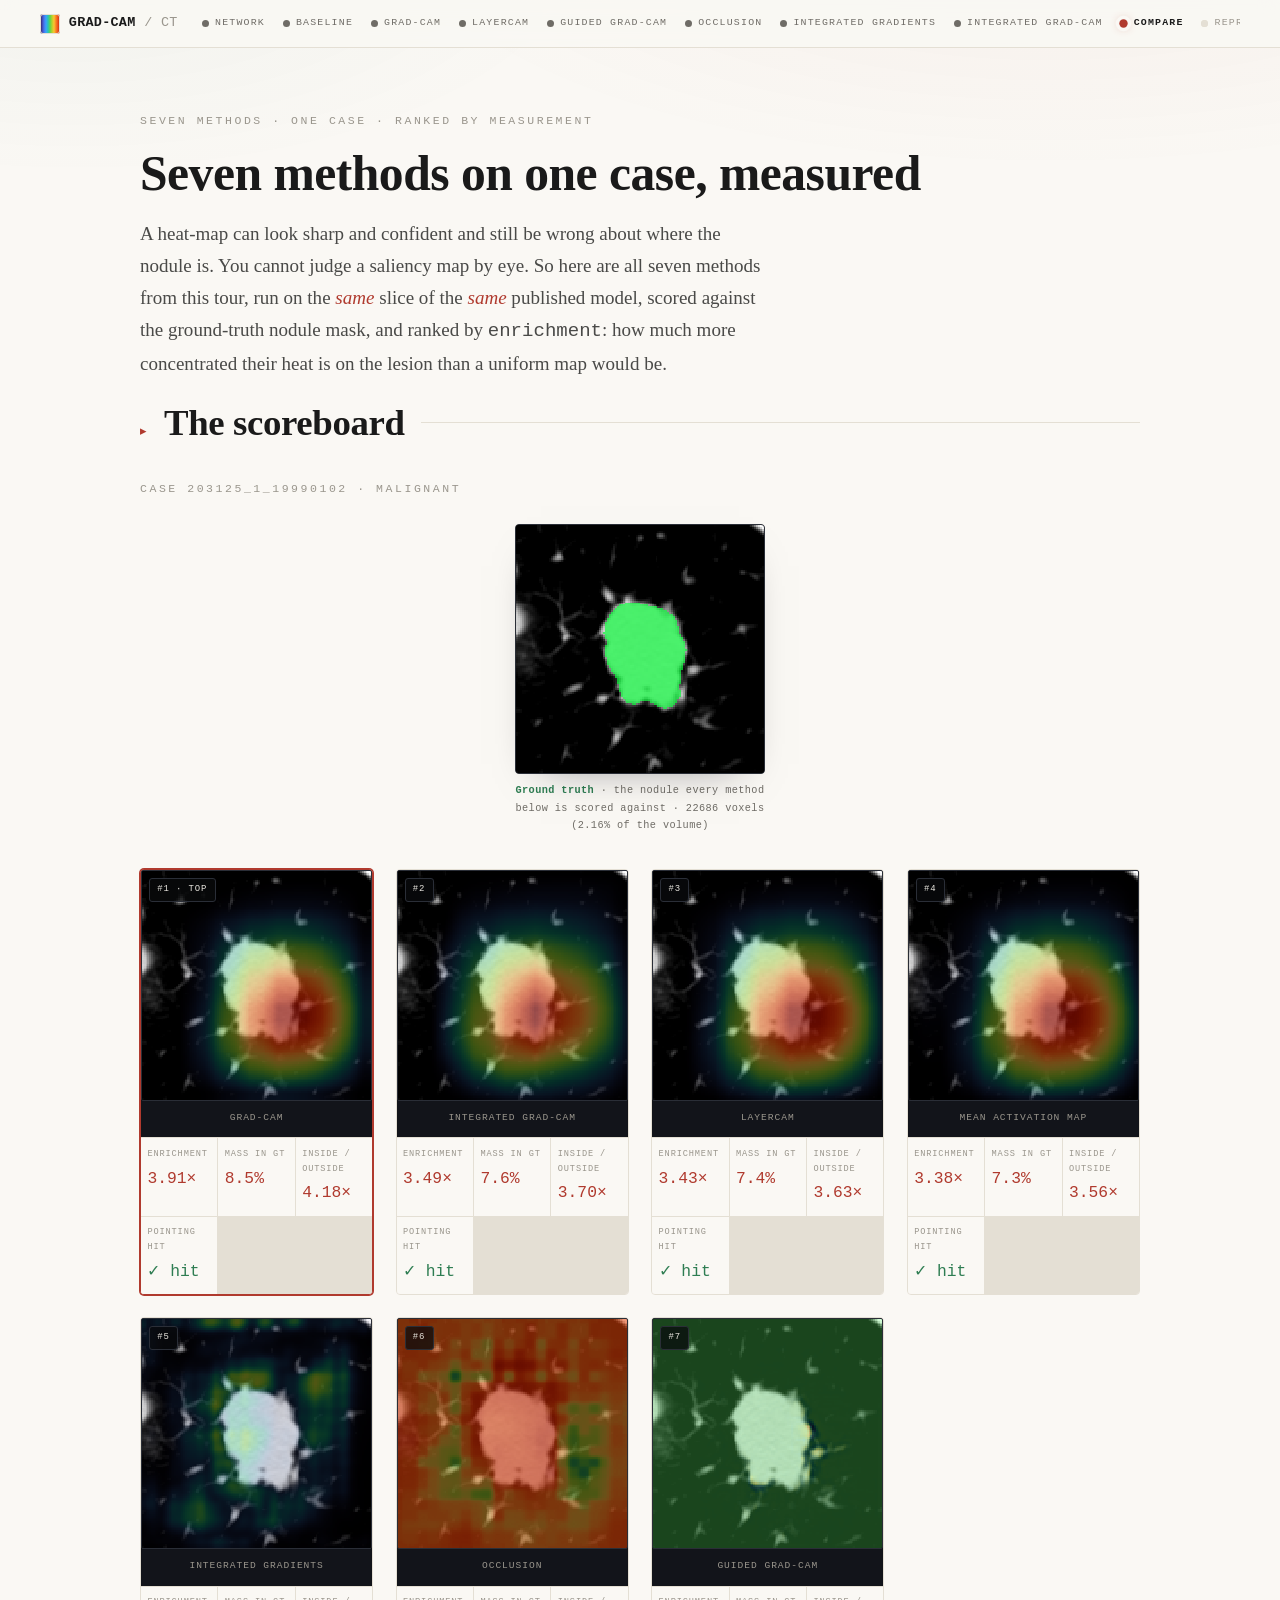
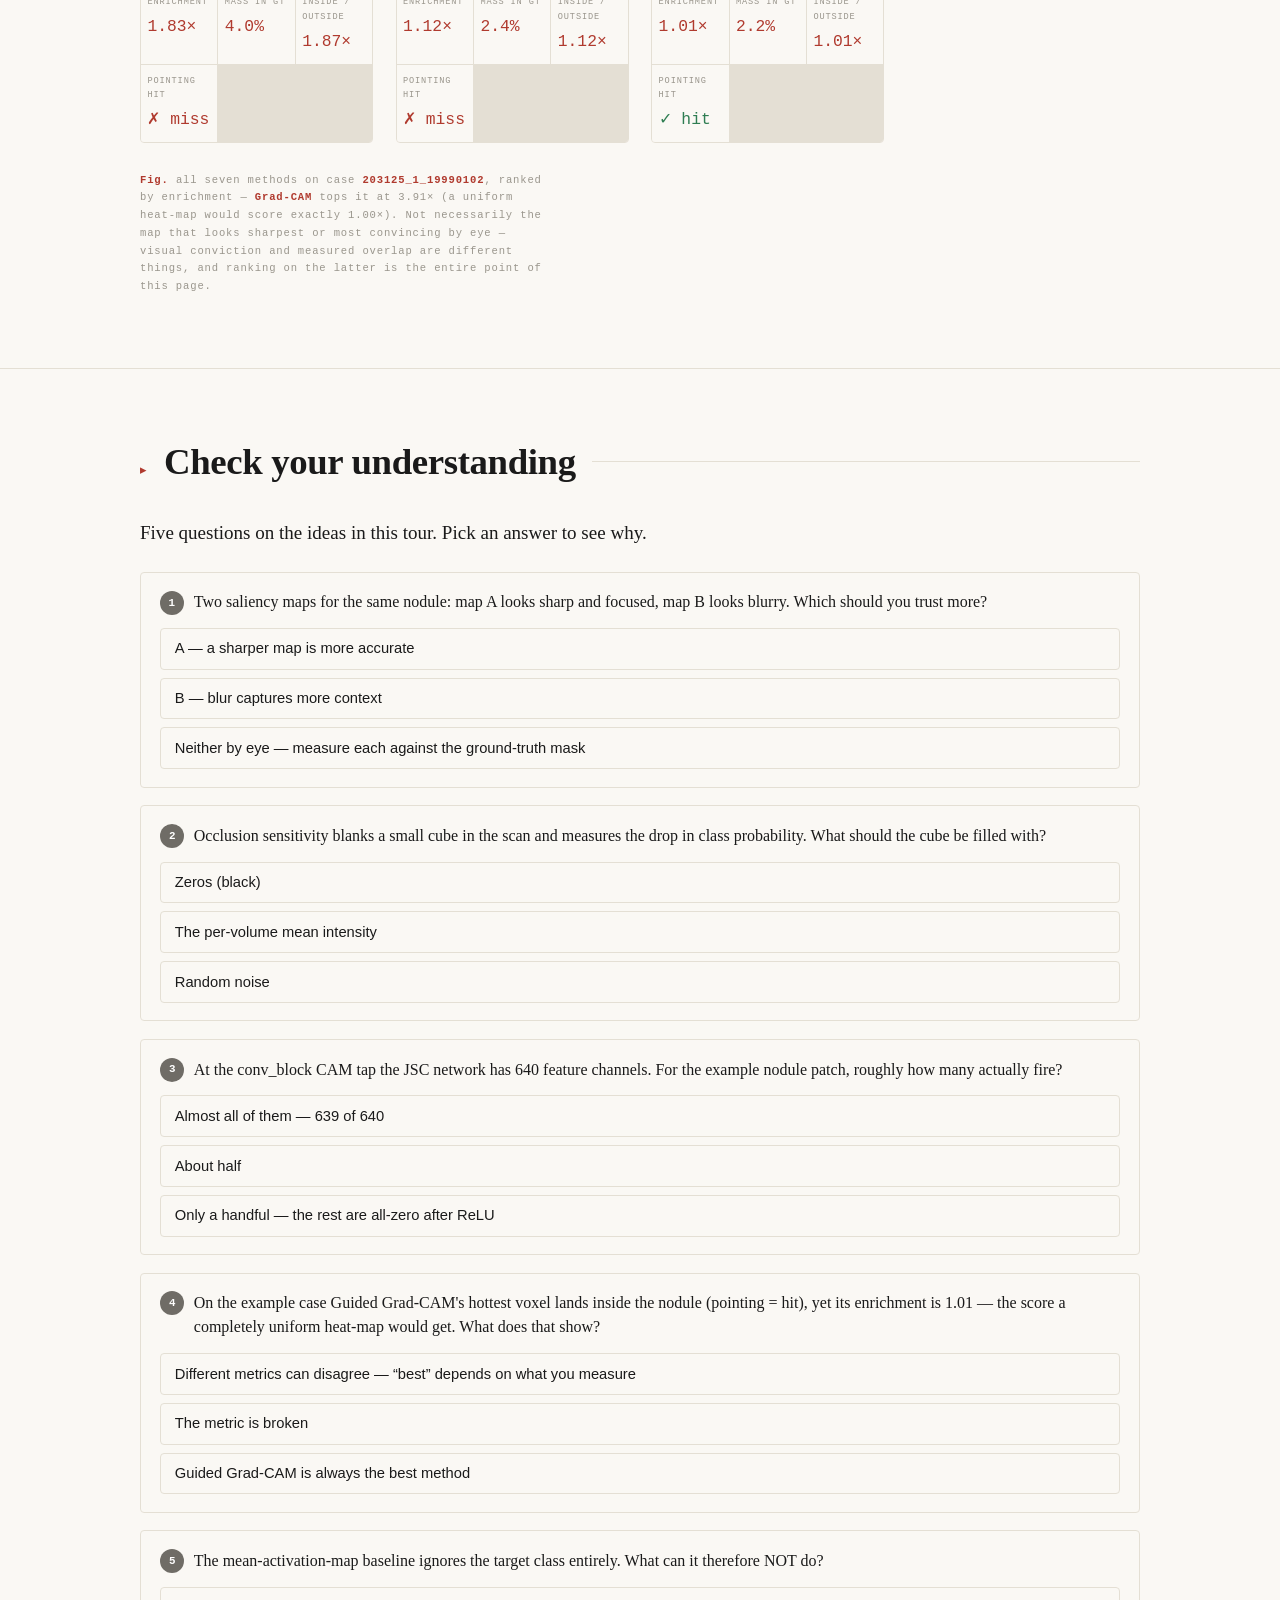
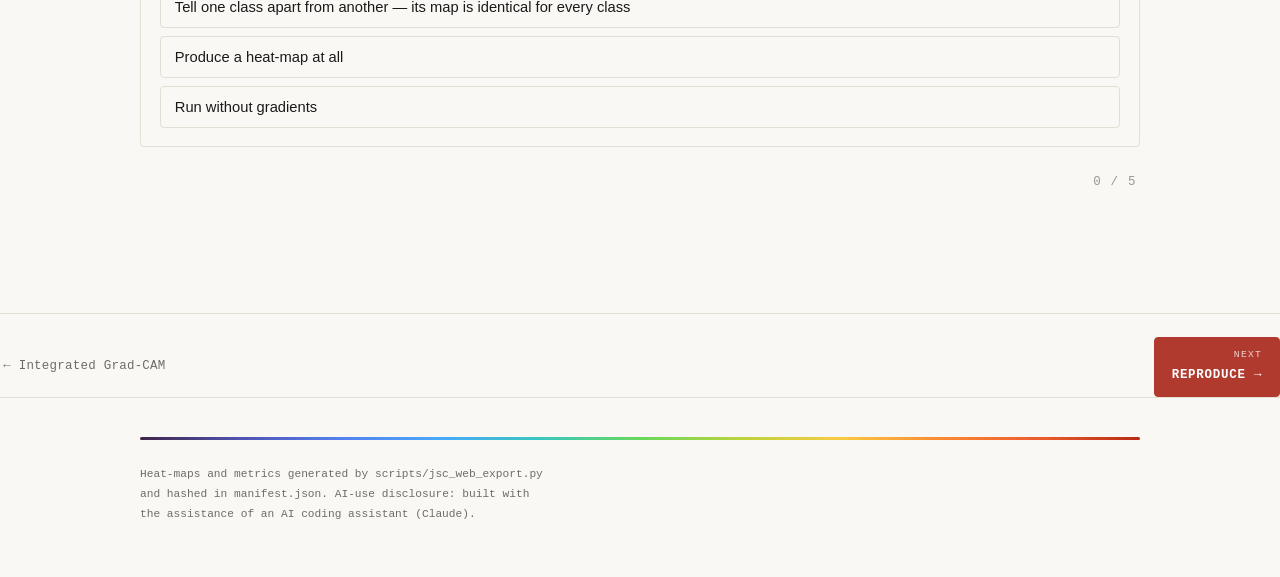
==== commit 6849908e: "docs: rewrite the prose for a clinical audience, drop the AI tells The site read like it was written" ====
--- a/web/compare.html
+++ b/web/compare.html
@@ -3,9 +3,9 @@
 <head>
   <meta charset="utf-8" />
   <meta name="viewport" content="width=device-width, initial-scale=1" />
-  <title>Compare — Grad-CAM on CT</title>
+  <title>Compare all seven · From Pixels to Patients</title>
   <meta name="description" content="All seven attribution methods run on one LUNA25 screening-CT case, scored against the ground-truth nodule mask and ranked by measured enrichment — because a saliency map cannot be judged by eye." />
-  <link rel="stylesheet" href="styles.css?v=13" />
+  <link rel="stylesheet" href="styles.css?v=16" />
   <style>
     /* Page-specific layout only — every color/component reused from styles.css
        (.scan, .cmp, .viewer, .scorecard, .metric, .badge). Not worth promoting
@@ -32,8 +32,8 @@
   <div class="page-head">
     <div class="container">
       <p class="label kicker">Seven methods · one case · ranked by measurement</p>
-      <h1>Seven methods, one case — measured</h1>
-      <p class="intuition">A heat-map can look sharp and confident and still be wrong about where the nodule is. You cannot judge a saliency map by eye — so here are all seven methods from this tour, run on the <em>same</em> slice of the <em>same</em> published model, scored against the ground-truth nodule mask, and ranked by <span class="mono">enrichment</span>: how much more concentrated their heat is on the lesion than a uniform map would be.</p>
+      <h1>Seven methods on one case, measured</h1>
+      <p class="intuition">A heat-map can look sharp and confident and still be wrong about where the nodule is. You cannot judge a saliency map by eye. So here are all seven methods from this tour, run on the <em>same</em> slice of the <em>same</em> published model, scored against the ground-truth nodule mask, and ranked by <span class="mono">enrichment</span>: how much more concentrated their heat is on the lesion than a uniform map would be.</p>
     </div>
   </div>
 
@@ -57,7 +57,7 @@
   <section>
     <div class="container">
       <div class="sec-head reveal"><span class="num">▸</span><h2>Check your understanding</h2><span class="rule"></span></div>
-      <p class="intuition reveal" style="max-width:60ch; margin-bottom:0.2rem">Five questions on the ideas in this tour — pick an answer to see why.</p>
+      <p class="intuition reveal" style="max-width:60ch; margin-bottom:0.2rem">Five questions on the ideas in this tour. Pick an answer to see why.</p>
       <div class="quiz reveal" id="quiz"></div>
     </div>
   </section>
@@ -67,7 +67,7 @@
   <footer>
     <div class="container">
       <hr class="heatrule" style="margin-bottom:1.6rem" />
-      <p class="disclosure">Heat-maps and metrics generated by <span class="mono">gradcam-repro web-export</span> and hashed in <span class="mono">manifest.json</span>. AI-use disclosure: built with the assistance of an AI coding assistant (Claude).</p>
+      <p class="disclosure">Heat-maps and metrics generated by <span class="mono">scripts/jsc_web_export.py</span> and hashed in <span class="mono">manifest.json</span>. AI-use disclosure: built with the assistance of an AI coding assistant (Claude).</p>
     </div>
   </footer>
 
@@ -128,7 +128,7 @@
   </script>
   <script src="js/reveal.js"></script>
   <script>
-    // Comprehension quiz — self-contained; answers verified against src/attribution.py + the exported metrics.
+    // Comprehension quiz — self-contained; answers verified against scripts/gradcam3d_viz.py + the exported metrics.
     const QUIZ = [
       { q: "Two saliency maps for the same nodule: map A looks sharp and focused, map B looks blurry. Which should you trust more?",
         options: ["A — a sharper map is more accurate", "B — blur captures more context", "Neither by eye — measure each against the ground-truth mask"],
--- a/web/styles.css
+++ b/web/styles.css
@@ -1,5 +1,5 @@
 /* ============================================================
-   Grad-CAM on CT — "Interactive Explainer" design system
+   From Pixels to Patients — "Interactive Explainer" design system
    (Distill / seeing-theory / Ciechanowski lineage)
    Plain CSS, no framework, no build. Light editorial paper,
    dark "artifact" cards for scans/code so they pop.
@@ -570,20 +570,46 @@
 .math-where li.sym-hot { background: color-mix(in srgb, var(--accent) 13%, transparent); }
 .math-where li.sym-hot b { background: var(--accent); color: #fff; }
 
-/* ============================================================ CHANNEL GRID
-   notgradcam: all feature-map channels being averaged; silent (all-zero,
-   post-ReLU) channels are shown as dashed placeholders to make sparsity visible. */
-.chan-grid { display: grid; grid-template-columns: repeat(auto-fill, minmax(72px, 1fr)); gap: 0.6rem; margin-top: 1.4rem; }
-.chan-cell { display: flex; flex-direction: column; gap: 0.3rem; align-items: center; }
-.chan-cell canvas, .chan-ph { width: 100%; aspect-ratio: 1 / 1; border-radius: 3px; border: 1px solid var(--line-dk); image-rendering: pixelated; }
-.chan-cell.silent { opacity: 0.7; }
-/* Channels without an exported slice: a compact mean chip, so the full set
-   being averaged stays visible without shipping hundreds of slice payloads. */
-.chan-cell.chip .chan-ph { border-style: solid; background: #10131a; color: var(--ink-dim); font-size: 0.58rem; letter-spacing: 0.04em; text-transform: none; }
-.chan-grid { max-height: 30rem; overflow-y: auto; padding-right: 0.3rem; }
-.chan-ph { display: flex; align-items: center; justify-content: center; background: #0c0d10; border-style: dashed; color: var(--ink-faint); font-family: var(--mono); font-size: 0.5rem; letter-spacing: 0.12em; text-transform: uppercase; }
-.chan-lab { font-family: var(--mono); font-size: 0.56rem; color: var(--ink-faint); }
-.chan-dot { display: inline-block; width: 10px; height: 10px; border-radius: 2px; vertical-align: middle; background: #0c0d10; border: 1px dashed var(--line); }
+/* ==================================================== CHANNEL DISTRIBUTION
+   notgradcam: the distribution of mean activation over every channel at the CAM
+   tap. Replaced a 640-tile grid whose 634 slice-less tiles were dark text-only
+   chips — they filled the section without answering what it asks.
+   Single series, single hue (--accent: validated >= 3:1 on --bg and above the
+   chroma floor), so no legend; the two modes are direct-labelled instead. */
+.chandist { position: relative; margin-top: 1.4rem; }
+.chandist-svg { width: 100%; height: auto; display: block; overflow: visible; }
+
+.cd-bar { fill: var(--accent); }
+/* Focus+context on hover: the group recedes, the hovered bar stays full strength. */
+.cd-bars:hover .cd-bar { fill: color-mix(in srgb, var(--accent) 34%, var(--bg)); }
+.cd-bars .cd-bar:hover { fill: var(--accent); }
+
+.cd-grid line { stroke: var(--line); stroke-width: 1; }
+.cd-base { stroke: var(--ink-faint); stroke-width: 1; fill: none; }
+.cd-break { stroke: var(--ink-faint); stroke-width: 1; fill: none; }
+.cd-leader { stroke: var(--line); stroke-width: 1; }
+.cd-tick { font-family: var(--mono); font-size: 9.5px; fill: var(--ink-faint); text-anchor: middle; }
+.cd-tick-y { text-anchor: end; }
+.cd-axis-title { font-family: var(--mono); font-size: 9.5px; letter-spacing: 0.06em; text-transform: uppercase; fill: var(--ink-faint); text-anchor: start; }
+.cd-axis-x { text-anchor: middle; }
+/* Direct labels carry identity, so text keeps ink tokens — never the series colour. */
+.cd-note { font-family: var(--mono); font-size: 10px; fill: var(--ink-dim); }
+
+.cd-tip {
+  position: absolute; pointer-events: none; z-index: 4;
+  transform: translate(-50%, -140%);
+  background: var(--ink); color: var(--bg);
+  padding: 0.3rem 0.5rem; border-radius: 4px;
+  font-family: var(--mono); font-size: 0.66rem; line-height: 1.35; white-space: nowrap;
+}
+.cd-tip span { color: color-mix(in srgb, var(--bg) 68%, var(--ink)); }
+
+.cd-table { margin-top: 0.9rem; font-family: var(--mono); font-size: 0.68rem; }
+.cd-table summary { cursor: pointer; color: var(--ink-faint); letter-spacing: 0.06em; text-transform: uppercase; font-size: 0.62rem; }
+.cd-table table { border-collapse: collapse; margin-top: 0.6rem; }
+.cd-table th, .cd-table td { text-align: right; padding: 0.16rem 0.9rem 0.16rem 0; color: var(--ink-dim); }
+.cd-table th { color: var(--ink-faint); font-weight: 400; border-bottom: 1px solid var(--line); }
+.cd-table td:first-child, .cd-table th:first-child { text-align: left; }
 
 /* ============================================================ QUIZ
    Self-contained comprehension check at the end of compare.html. Click an
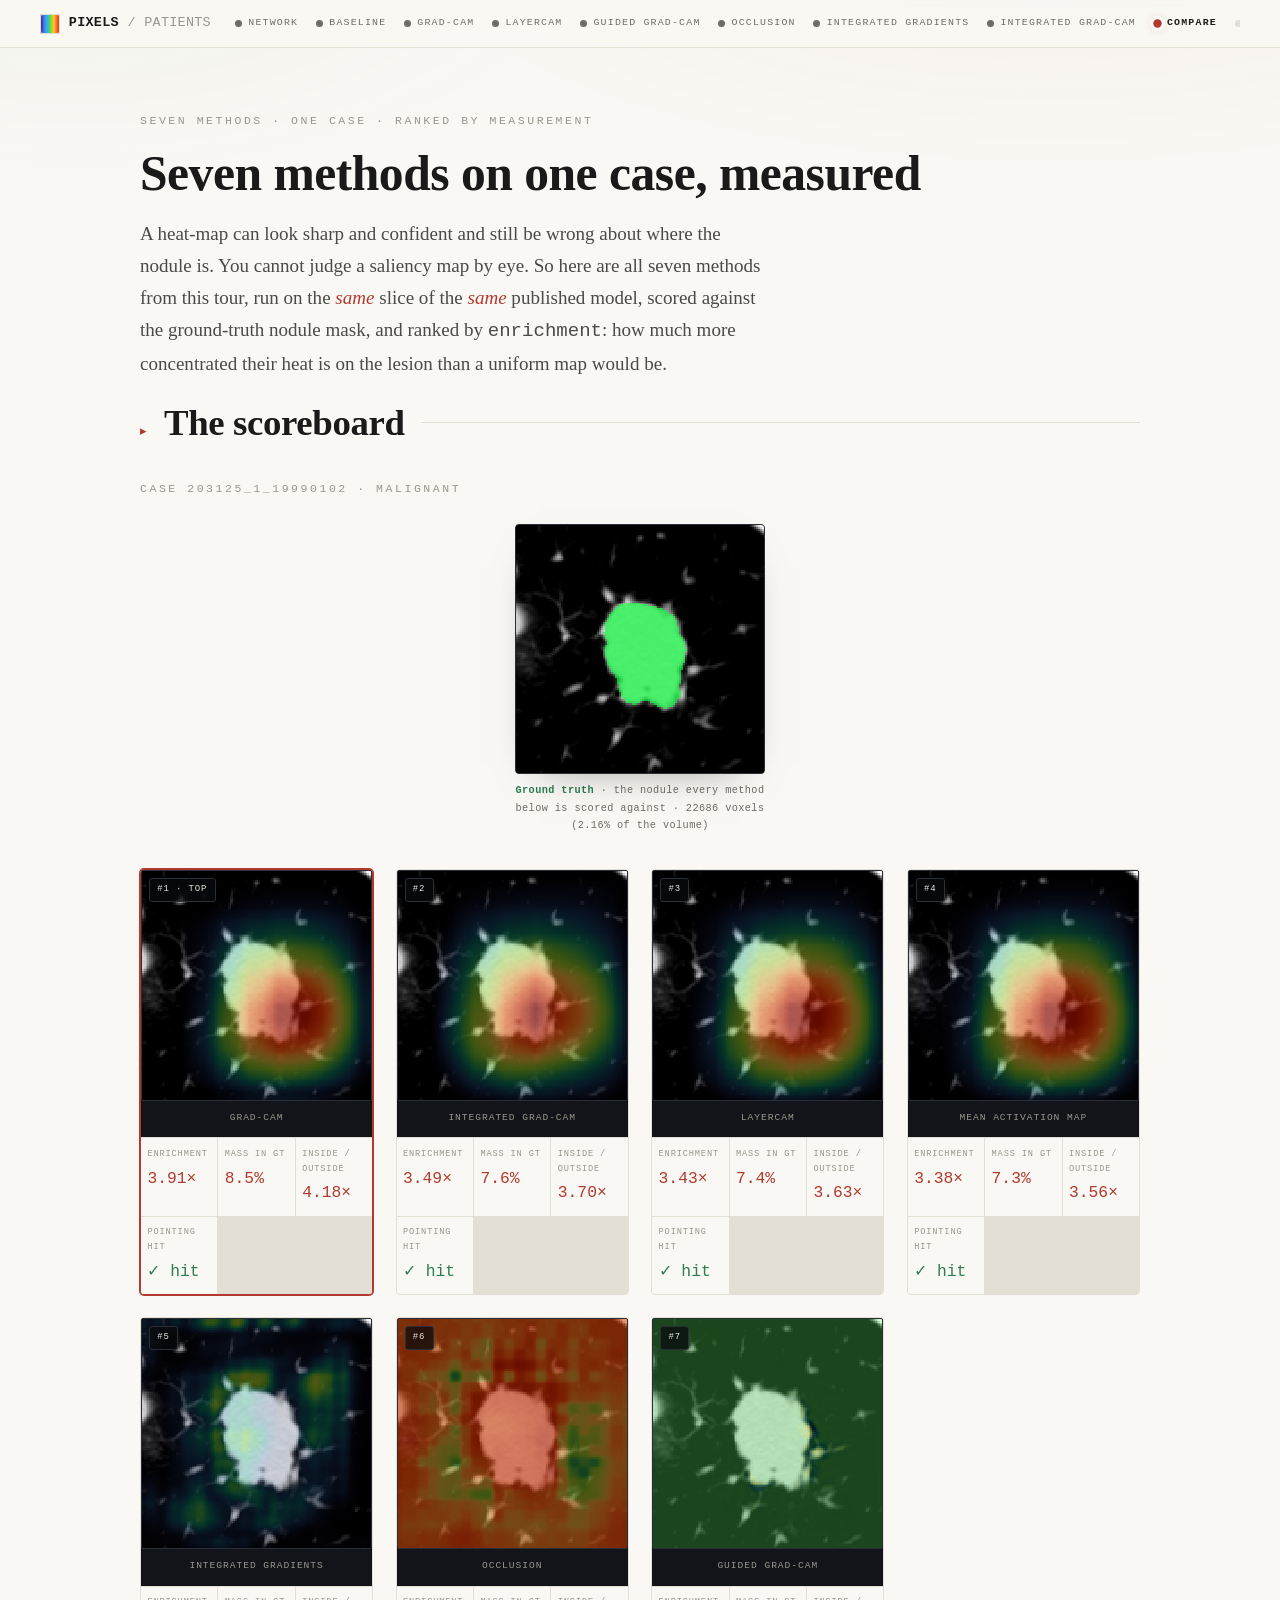
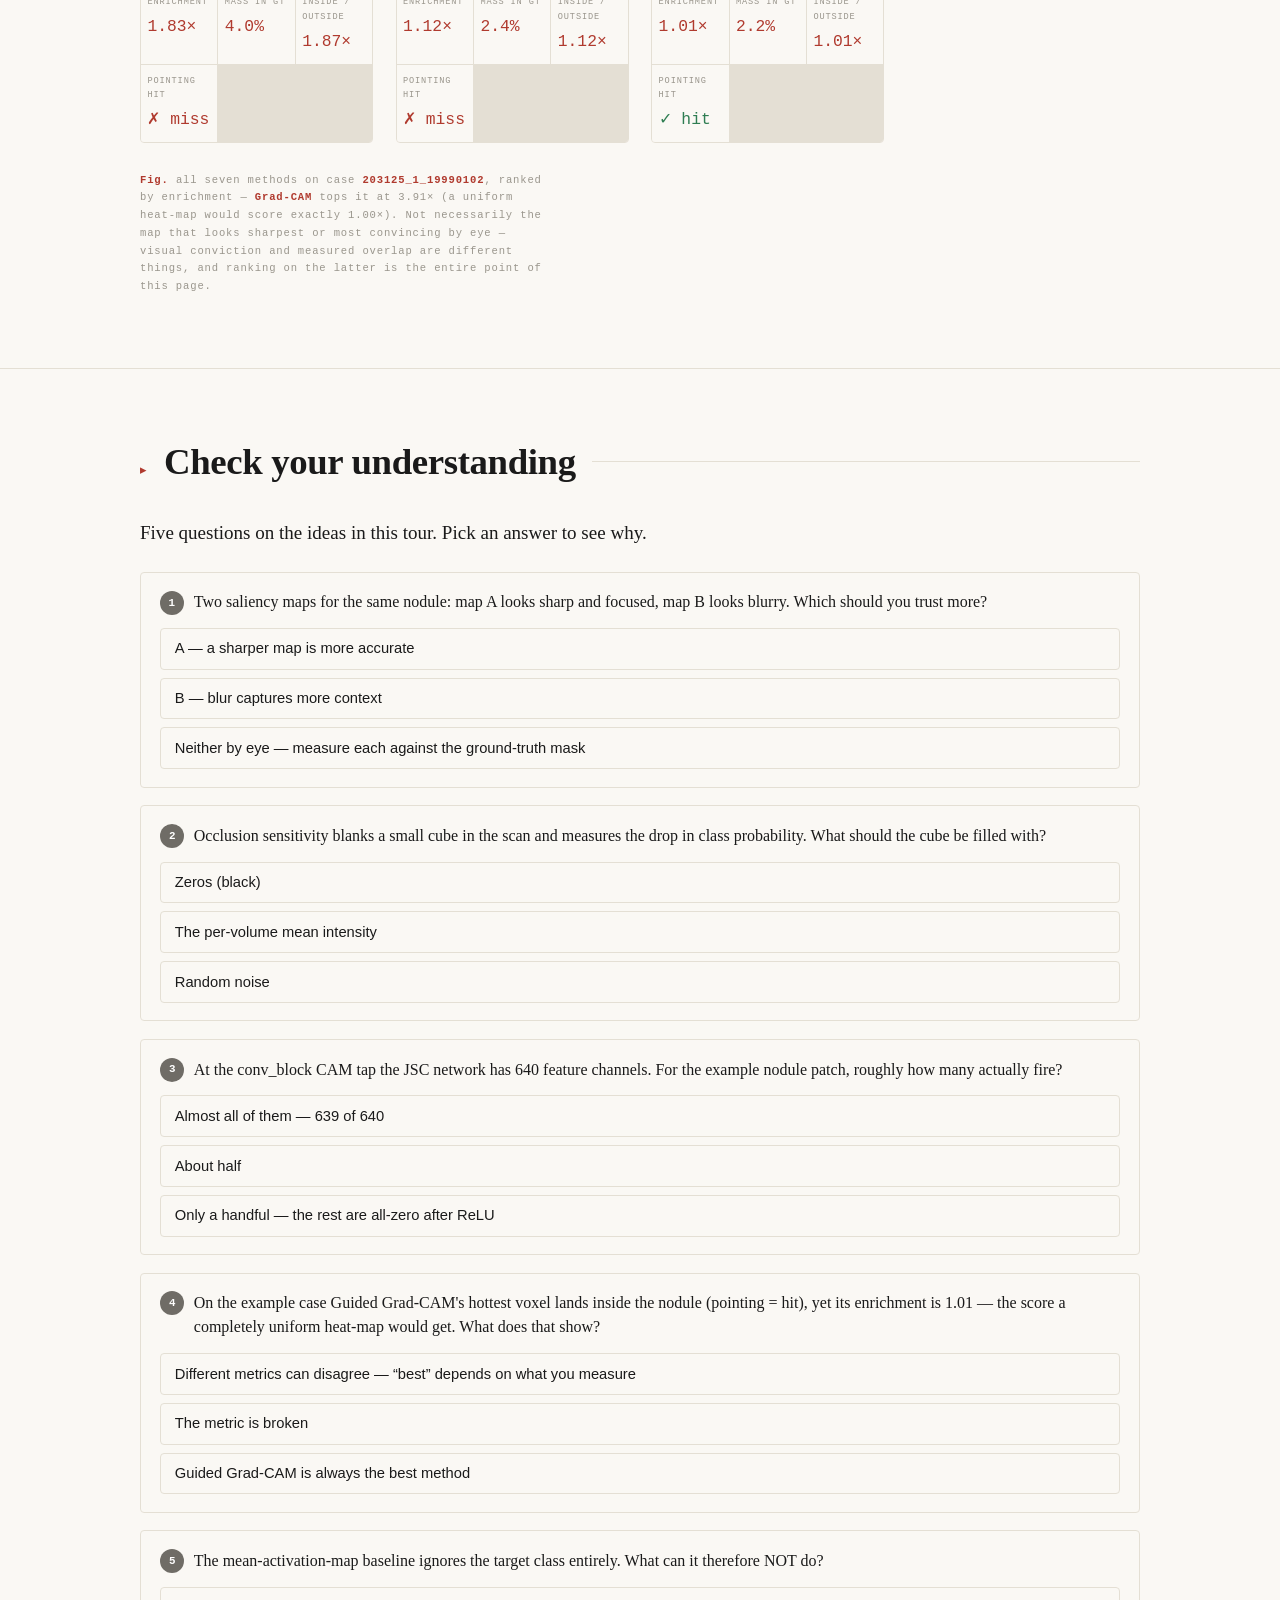
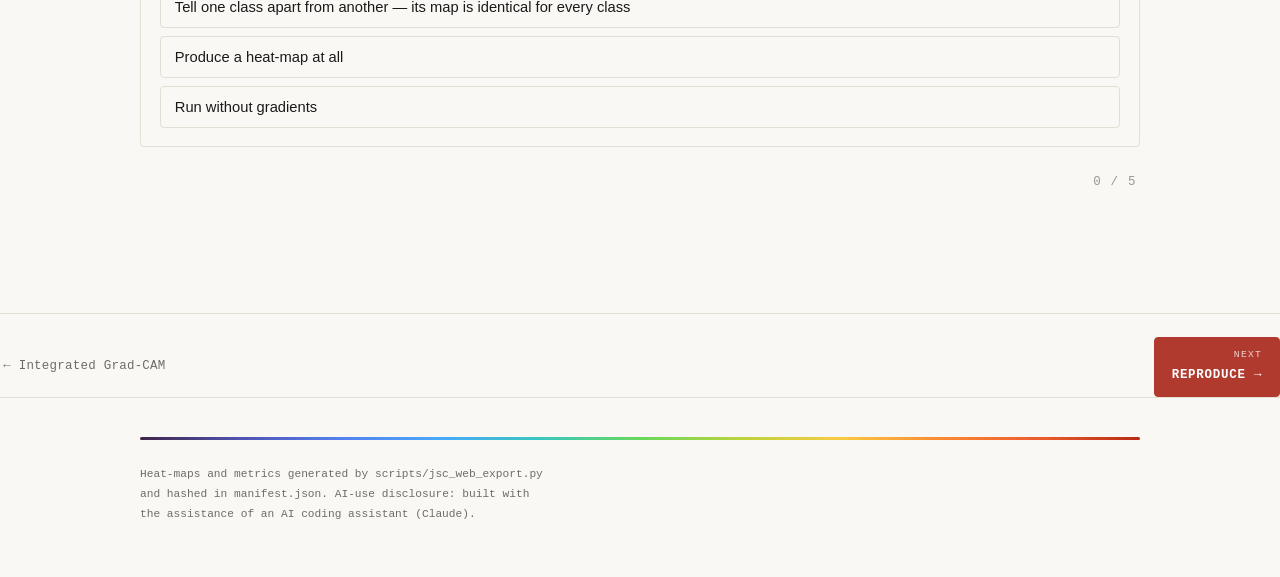
==== commit 7ae8b665: "fix(arch): stop the CAM-tap block inviting a click it cannot answer The orange block glowed and read" ====
--- a/web/compare.html
+++ b/web/compare.html
@@ -5,7 +5,7 @@
   <meta name="viewport" content="width=device-width, initial-scale=1" />
   <title>Compare all seven · From Pixels to Patients</title>
   <meta name="description" content="All seven attribution methods run on one LUNA25 screening-CT case, scored against the ground-truth nodule mask and ranked by measured enrichment — because a saliency map cannot be judged by eye." />
-  <link rel="stylesheet" href="styles.css?v=16" />
+  <link rel="stylesheet" href="styles.css?v=17" />
   <style>
     /* Page-specific layout only — every color/component reused from styles.css
        (.scan, .cmp, .viewer, .scorecard, .metric, .badge). Not worth promoting
@@ -25,7 +25,7 @@
 </head>
 <body>
   <nav class="chain-top">
-    <a class="brand" href="index.html"><span class="mark" aria-hidden="true"></span><b>GRAD-CAM</b><span>/ CT</span></a>
+    <a class="brand" href="index.html"><span class="mark" aria-hidden="true"></span><b>PIXELS</b><span>/ PATIENTS</span></a>
     <div class="chain-rail" data-chain-rail></div>
   </nav>
 
@@ -72,7 +72,7 @@
   </footer>
 
   <script type="module">
-    import { loadJSON, METHOD_LABELS, METRIC_LABELS, fmtMetric } from "./js/data.js?v=2";
+    import { loadJSON, METHOD_LABELS, METRIC_LABELS, fmtMetric } from "./js/data.js?v=3";
 
     const ROOT = "public/data";
     const shortLabel = (id) => id.replace(/^\d+_/, "").replace(/_(pos|neg)\d*$/, "");
--- a/web/styles.css
+++ b/web/styles.css
@@ -376,7 +376,6 @@
   transition-delay: var(--d, 0s);
 }
 .block.in { transform: translateX(var(--x)); opacity: 1; }
-.block.clk { cursor: pointer; }
 .slab {
   position: absolute; left: 50%; top: 50%; width: var(--fs); height: var(--fs);
   transform: translate(-50%, -50%) translateZ(calc((var(--i) - var(--mid, 0)) * var(--sg, 5px)));
@@ -384,12 +383,15 @@
   border: 1px solid rgba(190,200,216,0.34);
   border-radius: 2px; box-shadow: inset 0 0 14px rgba(0,0,0,0.32);
 }
-.block.clk:hover .slab { border-color: rgba(224,226,236,0.6); background: rgba(150,165,190,0.17); }
+/* CAM tap: a flat tint, deliberately NOT a glow. The outer glow read as an
+   interactive/hover state on the one block people most want to click, and the
+   diagram handles no clicks. The legend below already appends "· TAP", so the
+   colour only has to make the block findable, not look pressable. */
 .block.tap .slab {
-  background: rgba(176,58,46,0.16); border-color: rgba(214,90,70,0.55);
-  box-shadow: inset 0 0 14px rgba(0,0,0,0.32), 0 0 12px -3px rgba(176,58,46,0.55);
-}
-.block.sel .slab { border-color: rgba(232,124,104,0.9); background: rgba(176,58,46,0.24); }
+  background: rgba(176,58,46,0.13);
+  border-color: rgba(214,90,70,0.40);
+  box-shadow: inset 0 0 14px rgba(0,0,0,0.32);
+}
 /* flat legend under the 3D diagram — crisp, horizontal, in layer order */
 .arch-labels { display: flex; gap: 0.4rem; margin-top: 1.2rem; }
 .arch-lab {
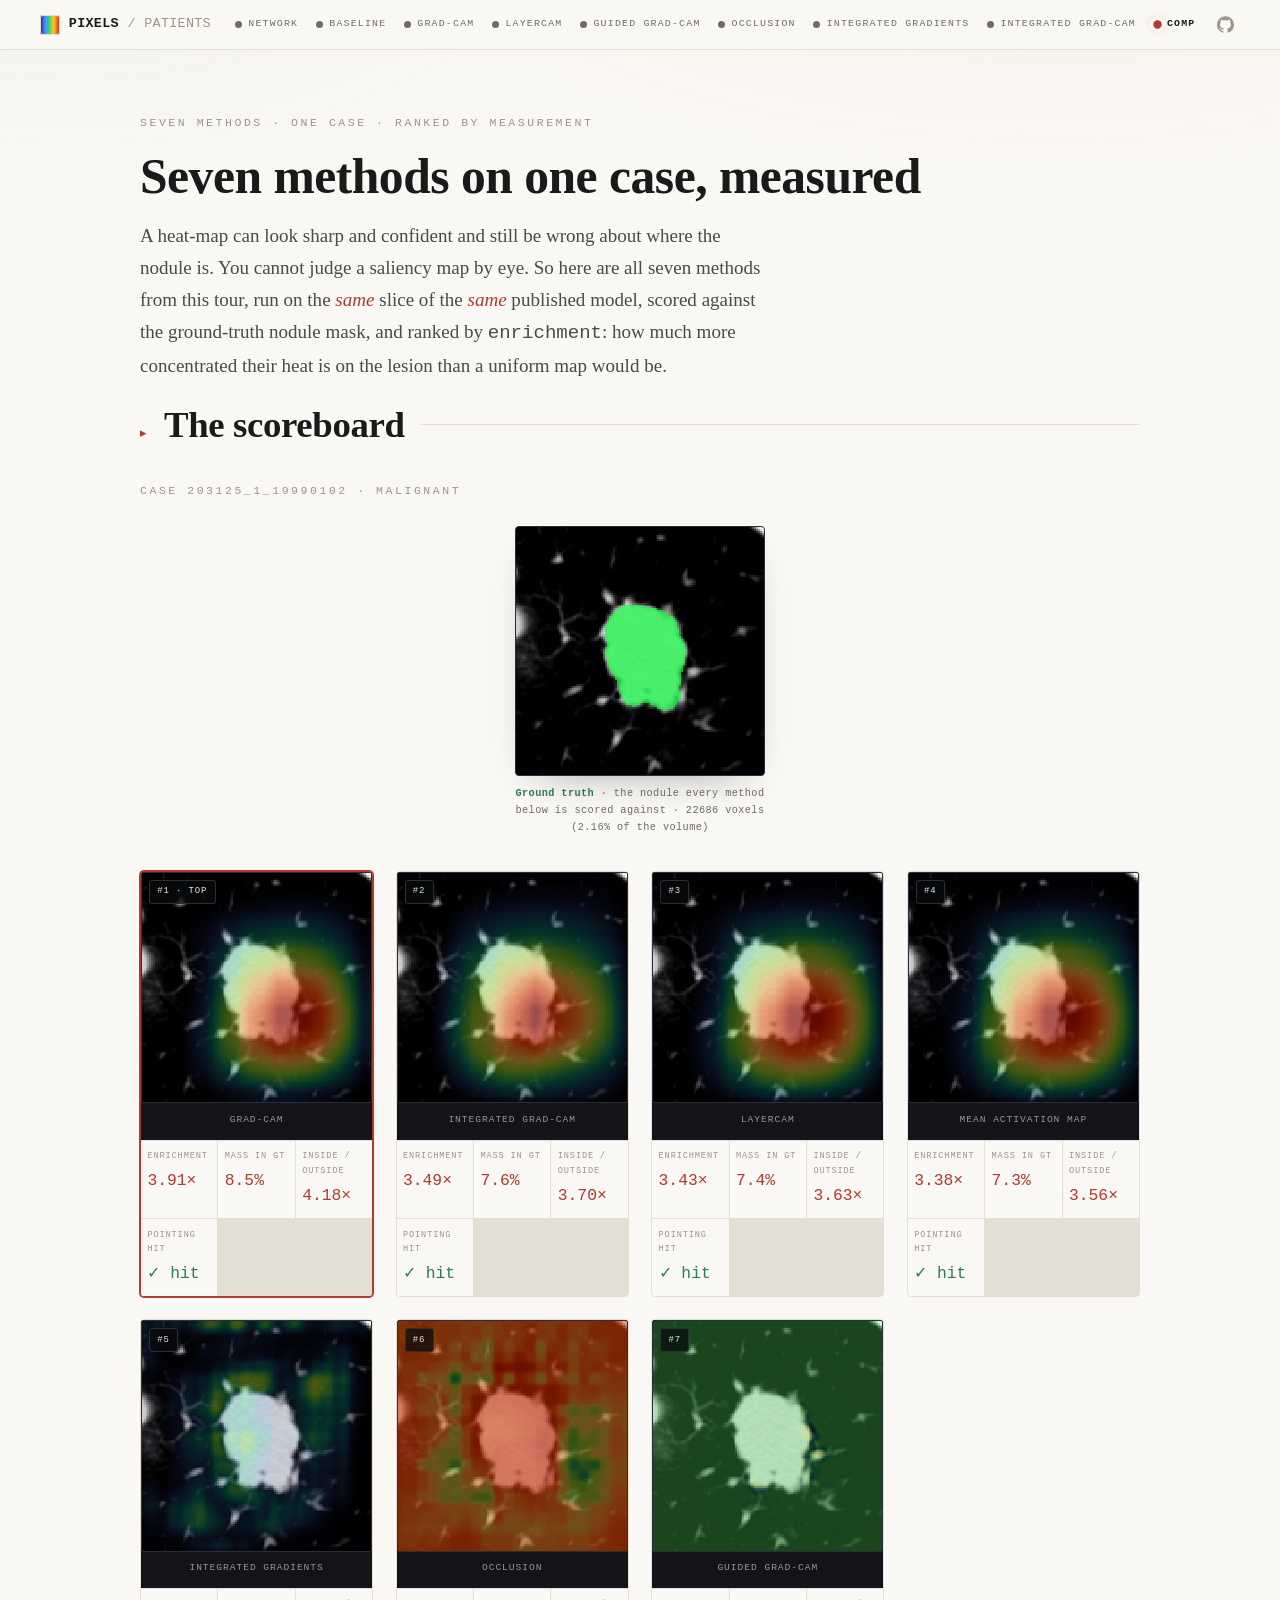
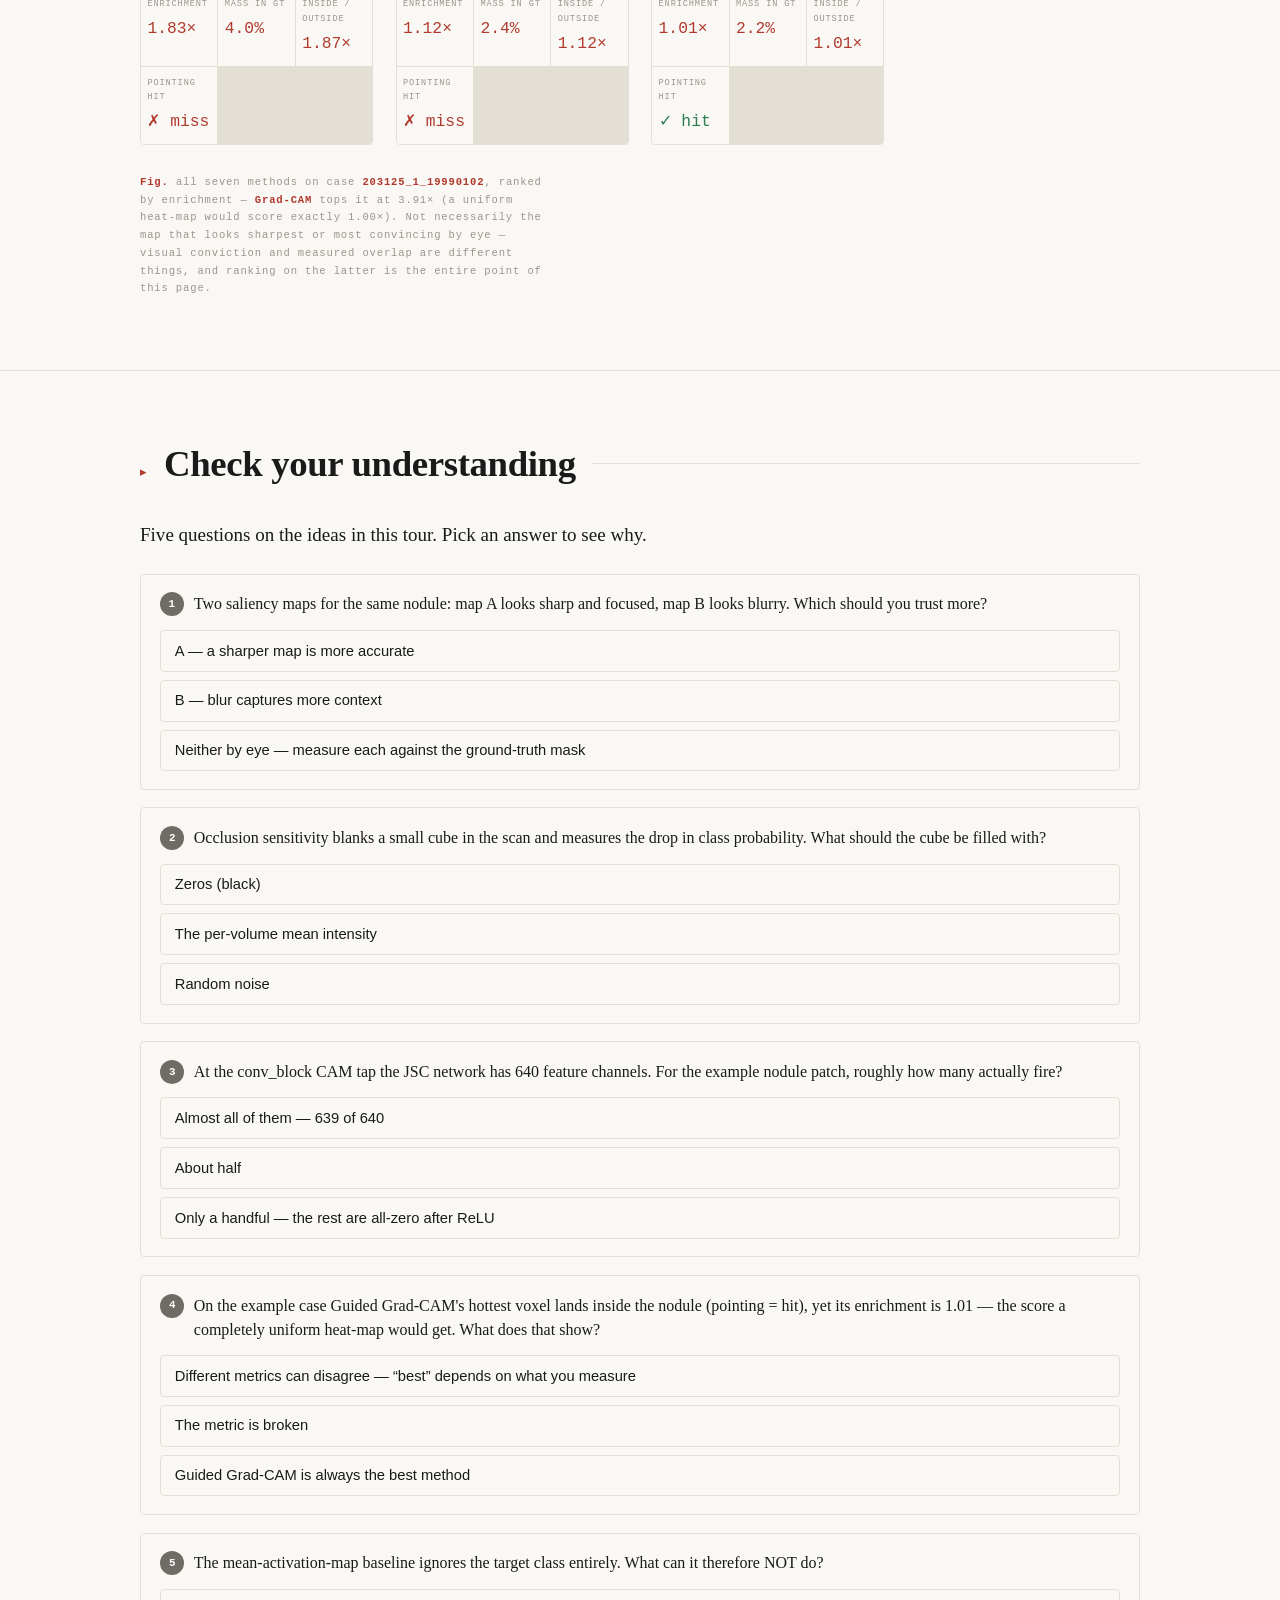
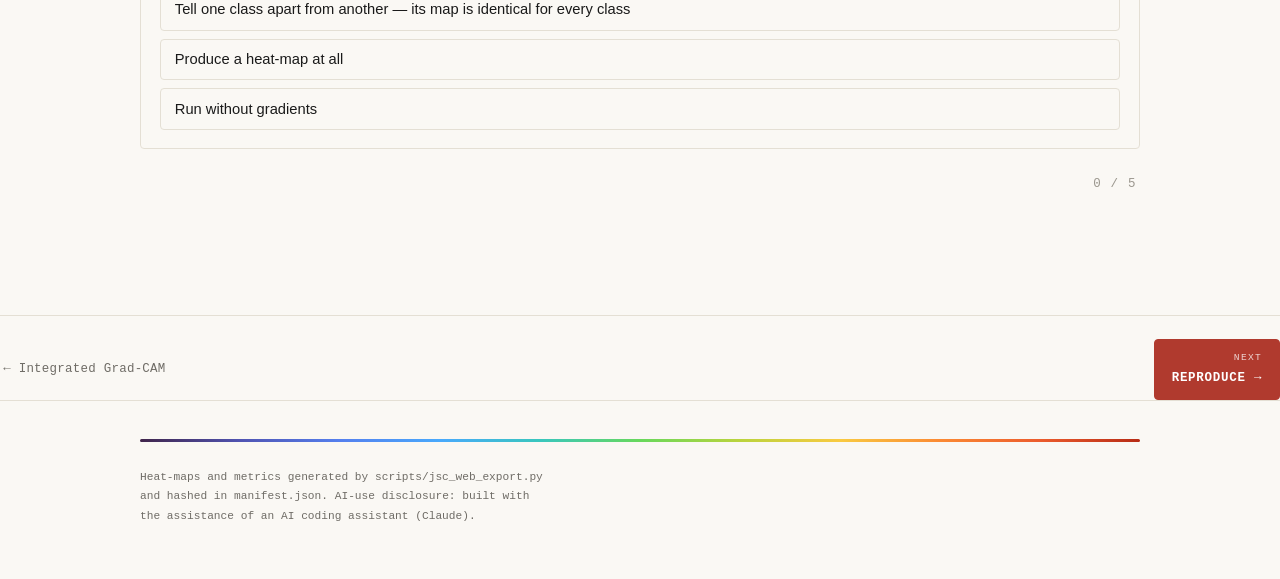
==== commit 00fedf19: "feat(web): link the source — nav mark on every page, and the clone step reproduce.html had no link t" ====
--- a/web/compare.html
+++ b/web/compare.html
@@ -5,7 +5,7 @@
   <meta name="viewport" content="width=device-width, initial-scale=1" />
   <title>Compare all seven · From Pixels to Patients</title>
   <meta name="description" content="All seven attribution methods run on one LUNA25 screening-CT case, scored against the ground-truth nodule mask and ranked by measured enrichment — because a saliency map cannot be judged by eye." />
-  <link rel="stylesheet" href="styles.css?v=17" />
+  <link rel="stylesheet" href="styles.css?v=18" />
   <style>
     /* Page-specific layout only — every color/component reused from styles.css
        (.scan, .cmp, .viewer, .scorecard, .metric, .badge). Not worth promoting
@@ -27,6 +27,8 @@
   <nav class="chain-top">
     <a class="brand" href="index.html"><span class="mark" aria-hidden="true"></span><b>PIXELS</b><span>/ PATIENTS</span></a>
     <div class="chain-rail" data-chain-rail></div>
+    <a class="gh" href="https://github.com/Bardli/pixels-to-patients" aria-label="Source code on GitHub"
+       title="Source code on GitHub"><svg viewBox="0 0 24 24" width="17" height="17" aria-hidden="true" focusable="false"><path fill="currentColor" d="M12 .297c-6.63 0-12 5.373-12 12 0 5.303 3.438 9.8 8.205 11.385.6.113.82-.258.82-.577 0-.285-.01-1.04-.015-2.04-3.338.724-4.042-1.61-4.042-1.61C4.422 18.07 3.633 17.7 3.633 17.7c-1.087-.744.084-.729.084-.729 1.205.084 1.838 1.236 1.838 1.236 1.07 1.835 2.809 1.305 3.495.998.108-.776.417-1.305.76-1.605-2.665-.3-5.466-1.332-5.466-5.93 0-1.31.465-2.38 1.235-3.22-.135-.303-.54-1.523.105-3.176 0 0 1.005-.322 3.3 1.23.96-.267 1.98-.399 3-.405 1.02.006 2.04.138 3 .405 2.28-1.552 3.285-1.23 3.285-1.23.645 1.653.24 2.873.12 3.176.765.84 1.23 1.91 1.23 3.22 0 4.61-2.805 5.625-5.475 5.92.42.36.81 1.096.81 2.22 0 1.606-.015 2.896-.015 3.286 0 .315.21.69.825.57C20.565 22.092 24 17.592 24 12.297c0-6.627-5.373-12-12-12"/></svg></a>
   </nav>
 
   <div class="page-head">
--- a/web/styles.css
+++ b/web/styles.css
@@ -473,6 +473,16 @@
   border-bottom: 1px solid var(--line);
 }
 .chain-top .brand { flex: none; }
+/* Source link, pinned right. flex:none so the horizontally scrolling rail
+   never squeezes it off on a narrow viewport. */
+.chain-top .gh {
+  flex: none; display: inline-flex; align-items: center; justify-content: center;
+  width: 30px; height: 30px; border-radius: var(--radius);
+  color: var(--ink-faint); border: 1px solid transparent;
+  transition: color .18s, border-color .18s, background .18s;
+}
+.chain-top .gh:hover { color: var(--ink); border-color: var(--line); background: var(--bg-tint); }
+.chain-top .gh svg { display: block; }
 
 .chain-rail {
   display: flex; align-items: center; gap: 0.1rem;
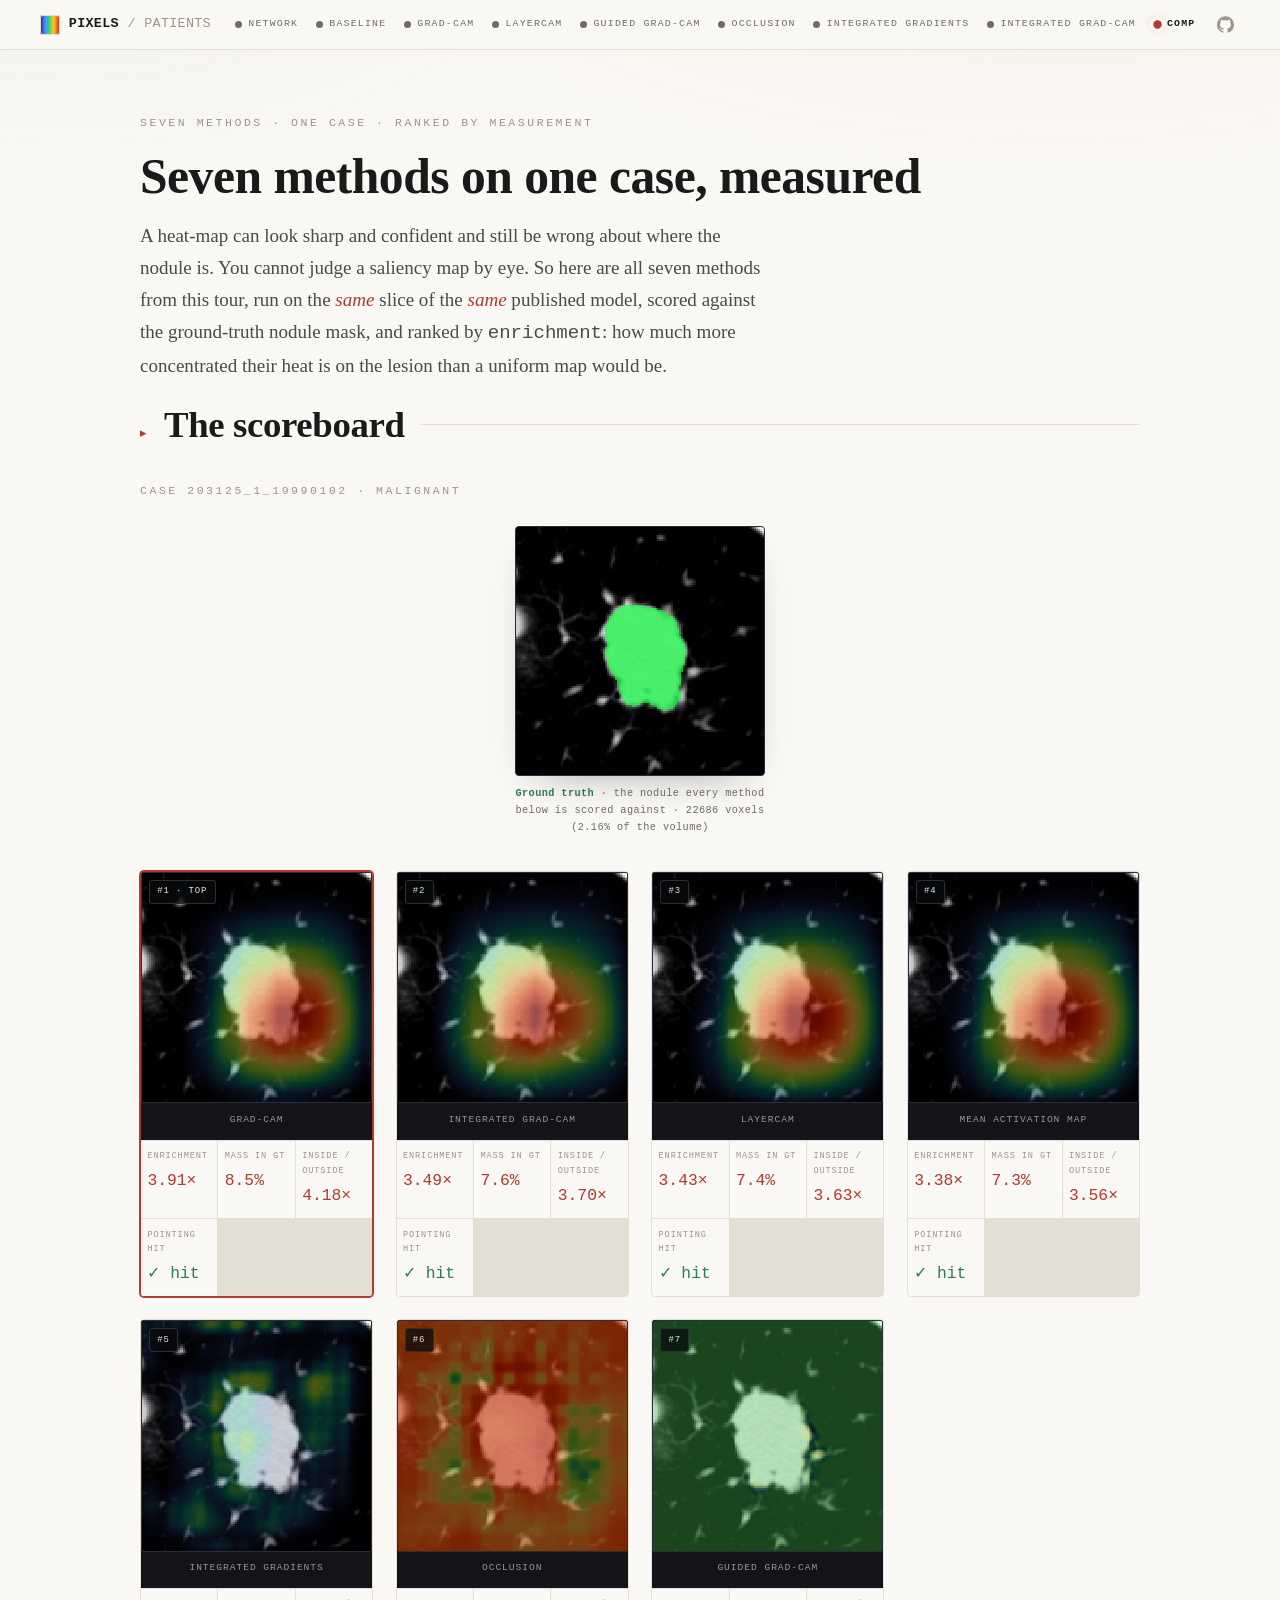
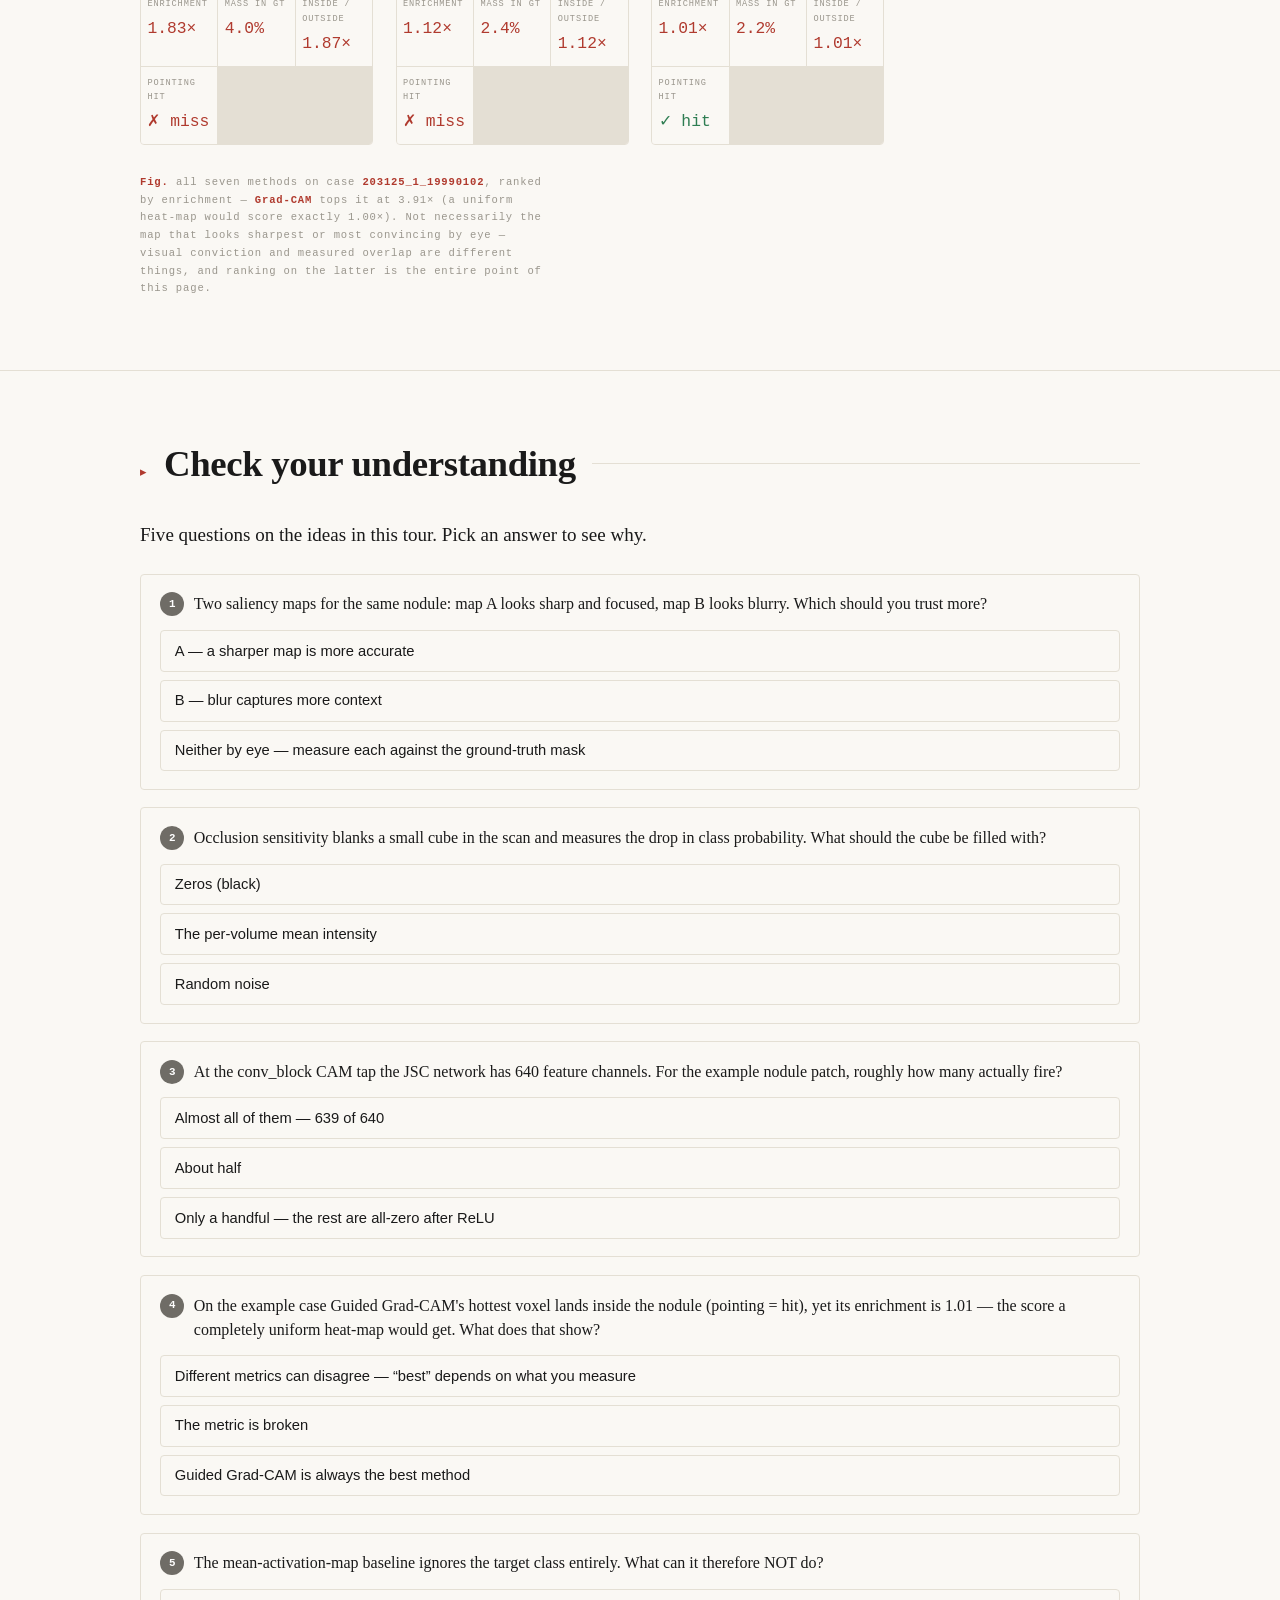
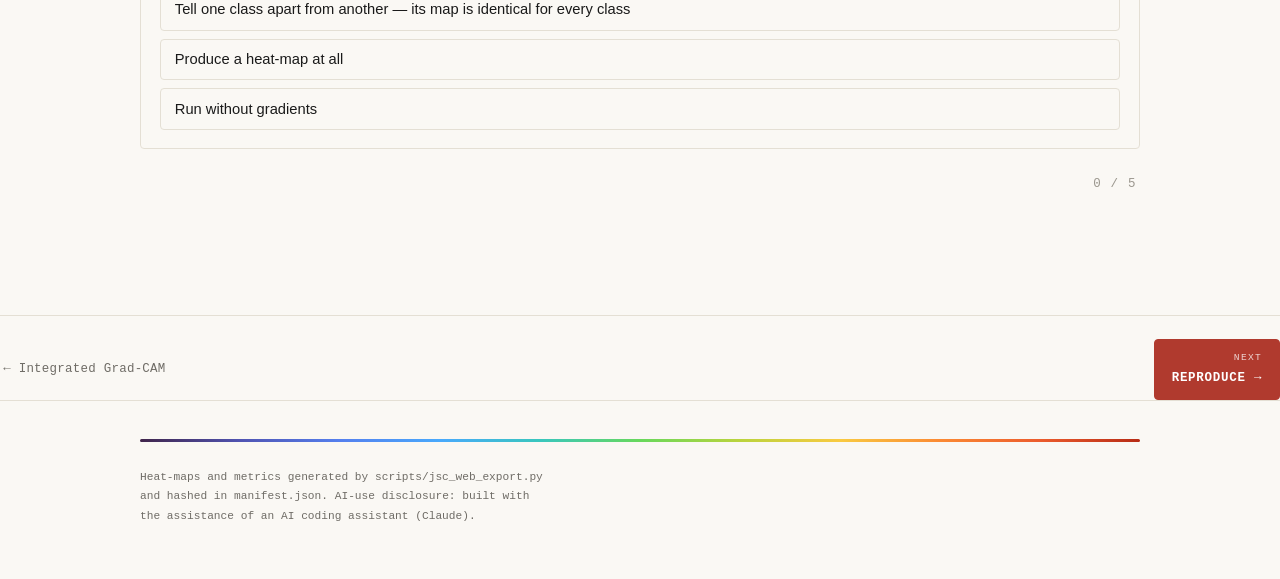
==== commit 4ed63278: "feat(export): write per-method decomposition slices; document the payload Each method now emits attr" ====
--- a/web/compare.html
+++ b/web/compare.html
@@ -74,7 +74,7 @@
   </footer>
 
   <script type="module">
-    import { loadJSON, METHOD_LABELS, METRIC_LABELS, fmtMetric } from "./js/data.js?v=3";
+    import { loadJSON, METHOD_LABELS, METRIC_LABELS, fmtMetric } from "./js/data.js?v=4";
 
     const ROOT = "public/data";
     const shortLabel = (id) => id.replace(/^\d+_/, "").replace(/_(pos|neg)\d*$/, "");
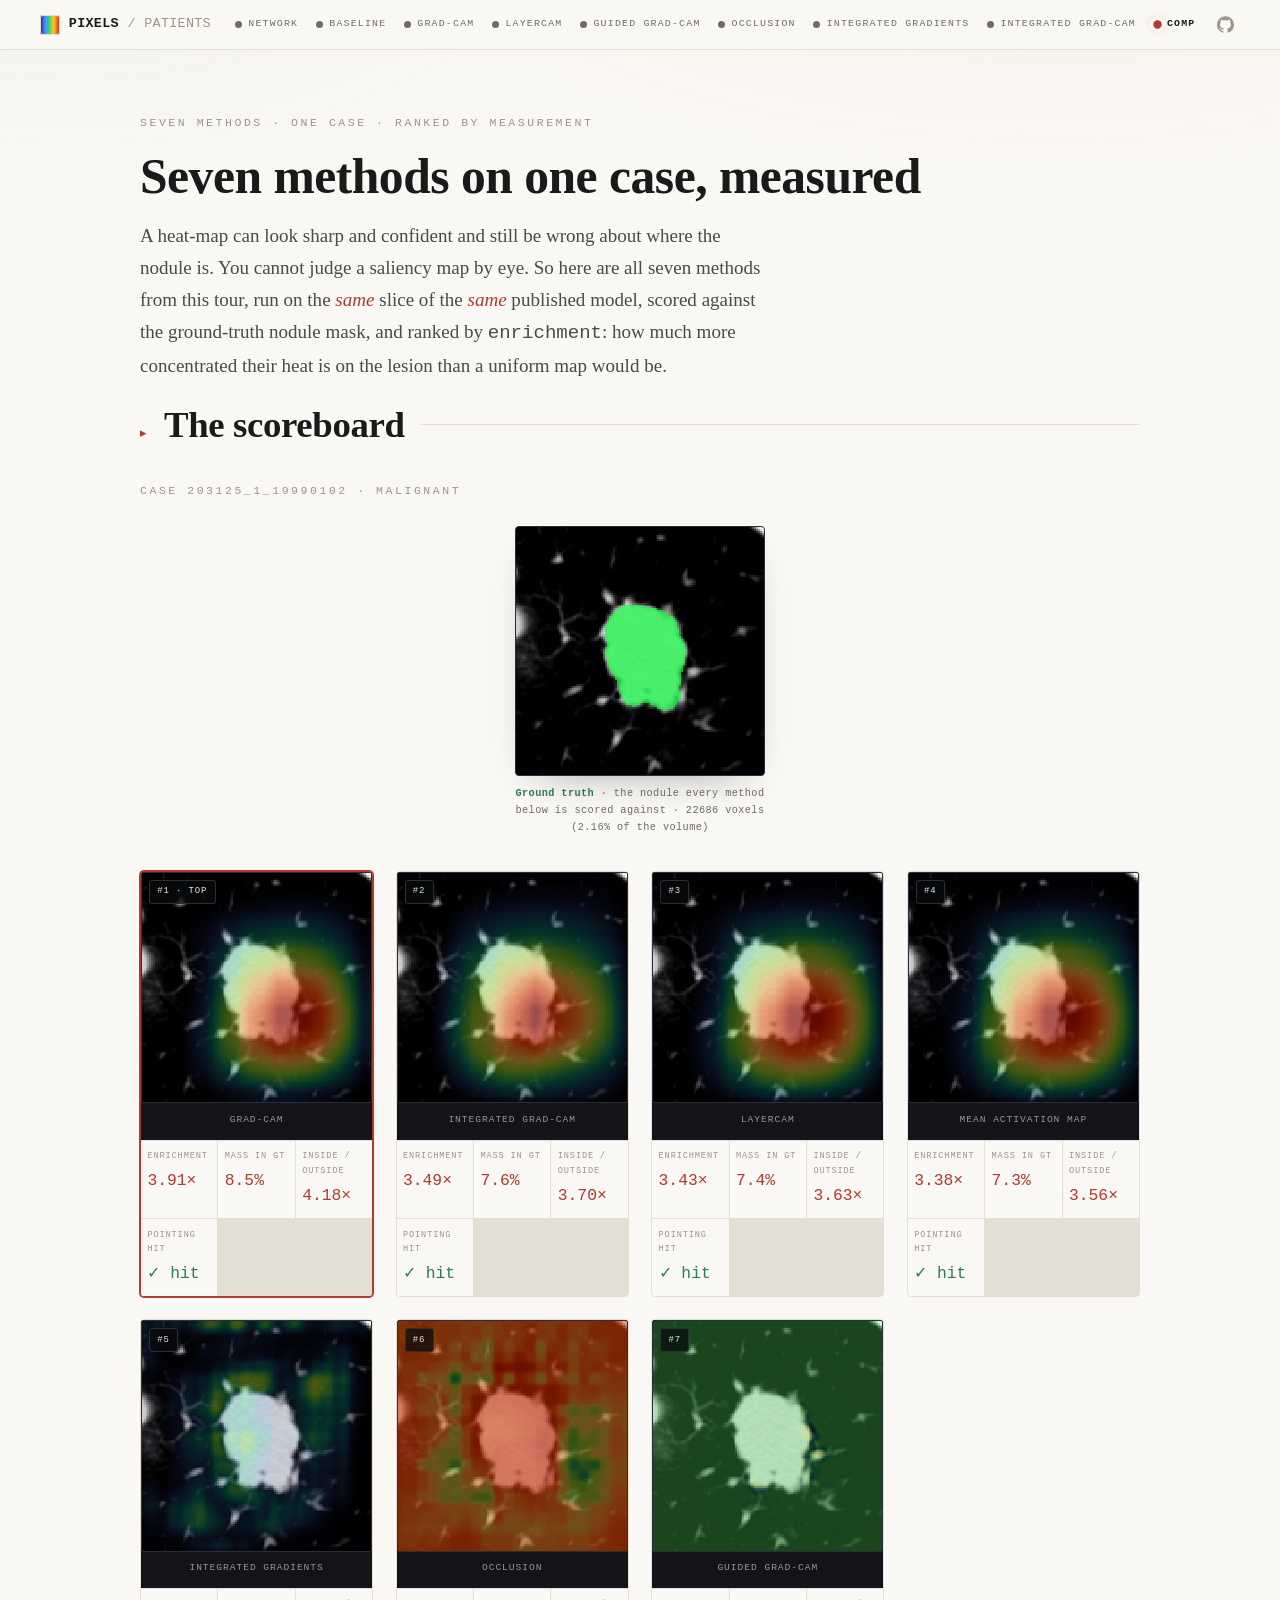
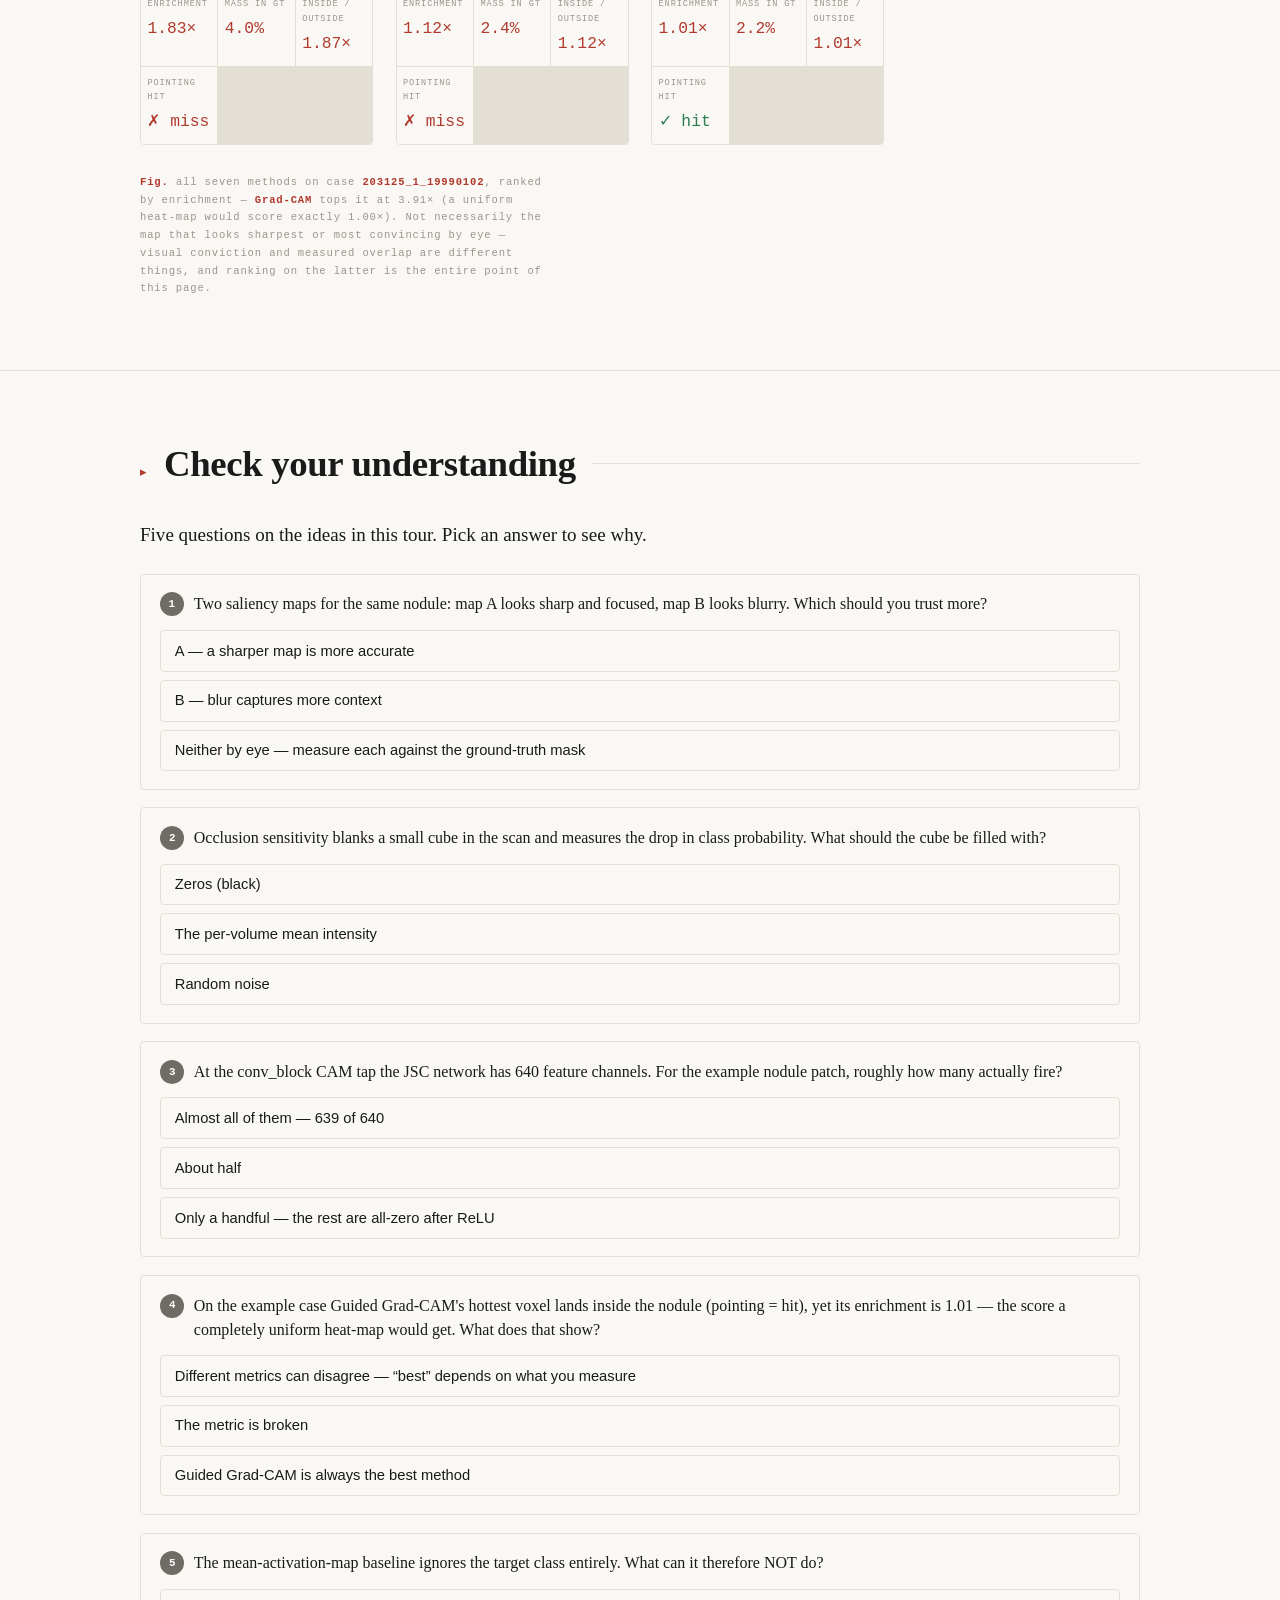
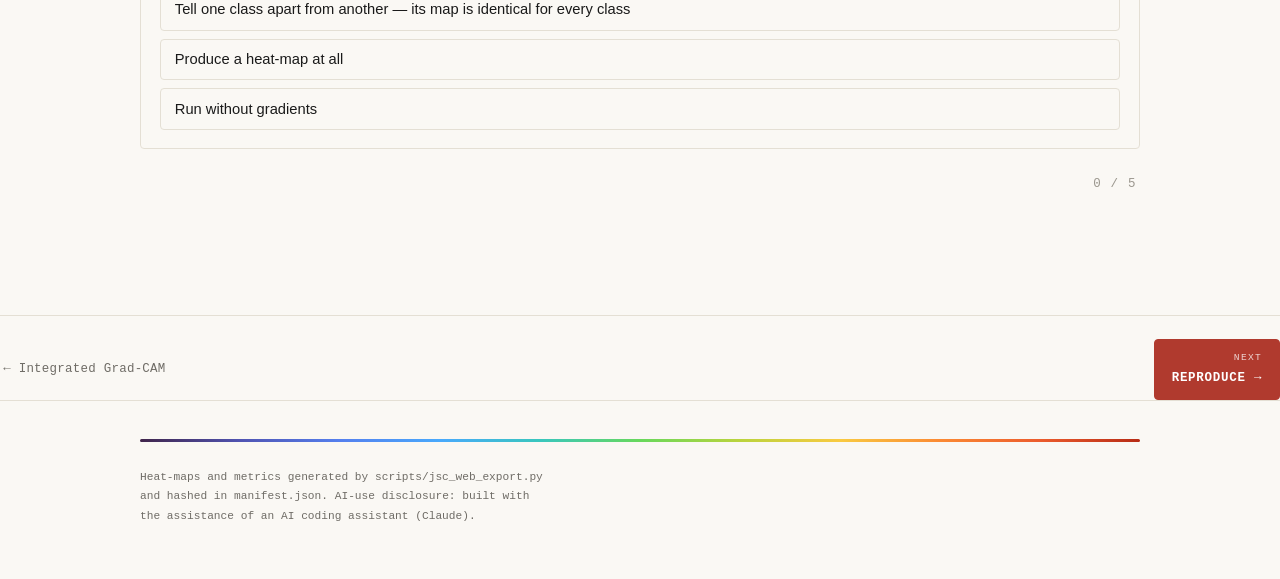
==== commit 6eb6a2fc: "feat(web): computation stepper on all seven method pages Each page now steps through its own exporte" ====
--- a/web/compare.html
+++ b/web/compare.html
@@ -5,7 +5,7 @@
   <meta name="viewport" content="width=device-width, initial-scale=1" />
   <title>Compare all seven · From Pixels to Patients</title>
   <meta name="description" content="All seven attribution methods run on one LUNA25 screening-CT case, scored against the ground-truth nodule mask and ranked by measured enrichment — because a saliency map cannot be judged by eye." />
-  <link rel="stylesheet" href="styles.css?v=18" />
+  <link rel="stylesheet" href="styles.css?v=19" />
   <style>
     /* Page-specific layout only — every color/component reused from styles.css
        (.scan, .cmp, .viewer, .scorecard, .metric, .badge). Not worth promoting
--- a/web/styles.css
+++ b/web/styles.css
@@ -642,3 +642,37 @@
 .quiz-explain b { color: var(--ink); }
 .quiz-score { justify-self: end; font-family: var(--mono); font-size: 0.78rem; letter-spacing: 0.1em; text-transform: uppercase; color: var(--ink-faint); padding: 0.5rem 0.2rem 0; }
 .quiz-score.complete { color: var(--accent); font-weight: 600; }
+
+/* ── Computation stepper ─────────────────────────────────────────────────────
+   The canvas holds real numbers at their own resolution (16×16 at the CAM tap,
+   64×64 for the input-space methods), so smoothing is off: a blurred cell reads
+   as data it is not. The vector panel is a different shape of fact — one value
+   per channel — and gets a wider, shorter box rather than a square. */
+.stepper { border: 1px solid var(--line); border-radius: var(--radius); padding: 1rem; }
+.st-rail { display: flex; gap: 0.4rem; flex-wrap: wrap; margin-bottom: 0.9rem; }
+.st-step {
+  display: inline-flex; align-items: center; gap: 0.4rem;
+  padding: 0.3rem 0.55rem; border: 1px solid var(--line); border-radius: var(--radius);
+  background: transparent; color: var(--ink-2); cursor: pointer;
+  font-family: var(--mono); font-size: 0.72rem; line-height: 1.4;
+}
+.st-step:hover { border-color: var(--accent); color: var(--ink); }
+.st-step[aria-selected="true"] { color: #fff; background: var(--accent); border-color: var(--accent); }
+.st-step .st-n { color: var(--ink-faint); }
+.st-step[aria-selected="true"] .st-n { color: rgba(255,255,255,0.7); }
+.st-stage {
+  display: flex; align-items: center; justify-content: center; min-height: 200px;
+  background: var(--bg-tint); border-radius: var(--radius); padding: 0.8rem;
+}
+.st-canvas {
+  width: 288px; height: 288px; image-rendering: pixelated;
+  border: 1px solid var(--line); background: #0c0d10;
+}
+.st-canvas.vector { width: 100%; max-width: 640px; height: 180px; image-rendering: auto; }
+.st-scalar { font-family: var(--mono); font-size: 2.4rem; color: var(--accent); }
+.st-cap { margin-top: 0.8rem; }
+.st-meta {
+  display: block; margin-top: 0.3rem; font-family: var(--mono);
+  font-size: 0.68rem; color: var(--ink-faint);
+}
+.sym-on { background: color-mix(in srgb, var(--accent) 18%, transparent); border-radius: 2px; }
